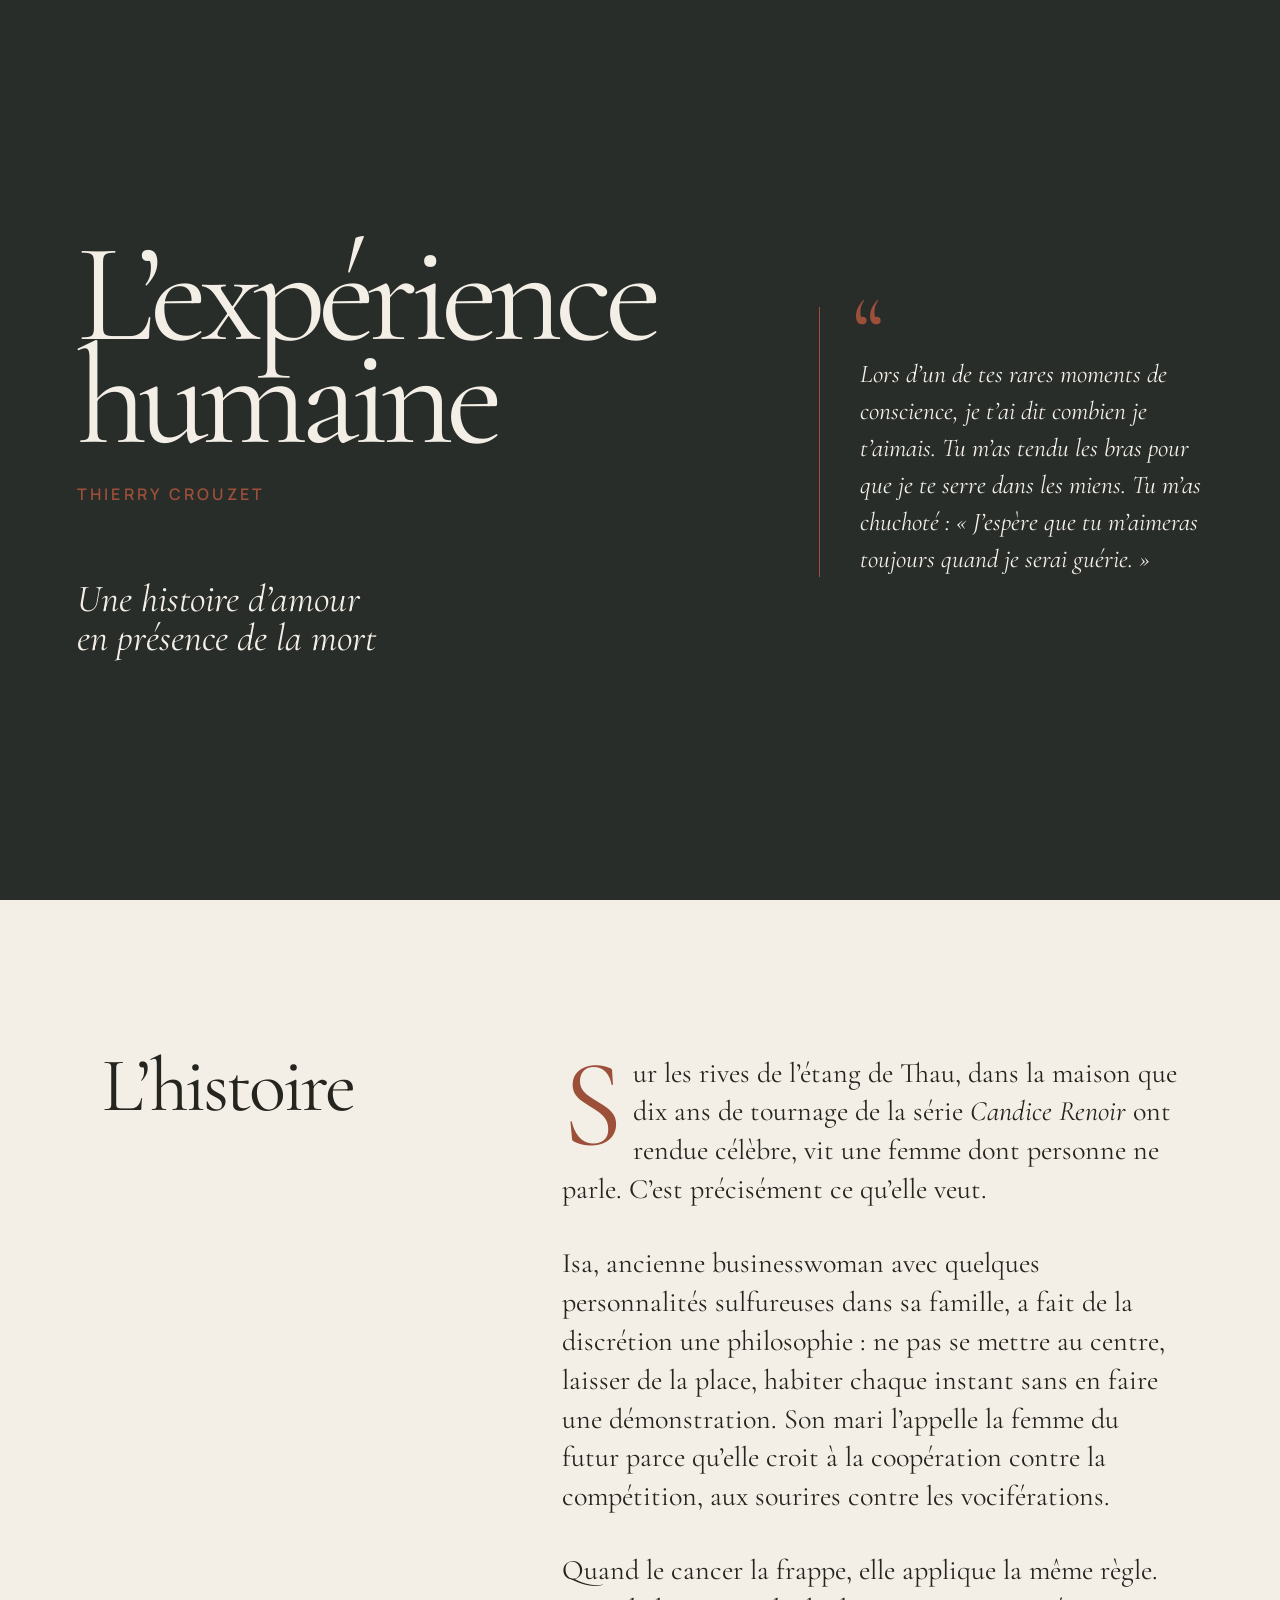
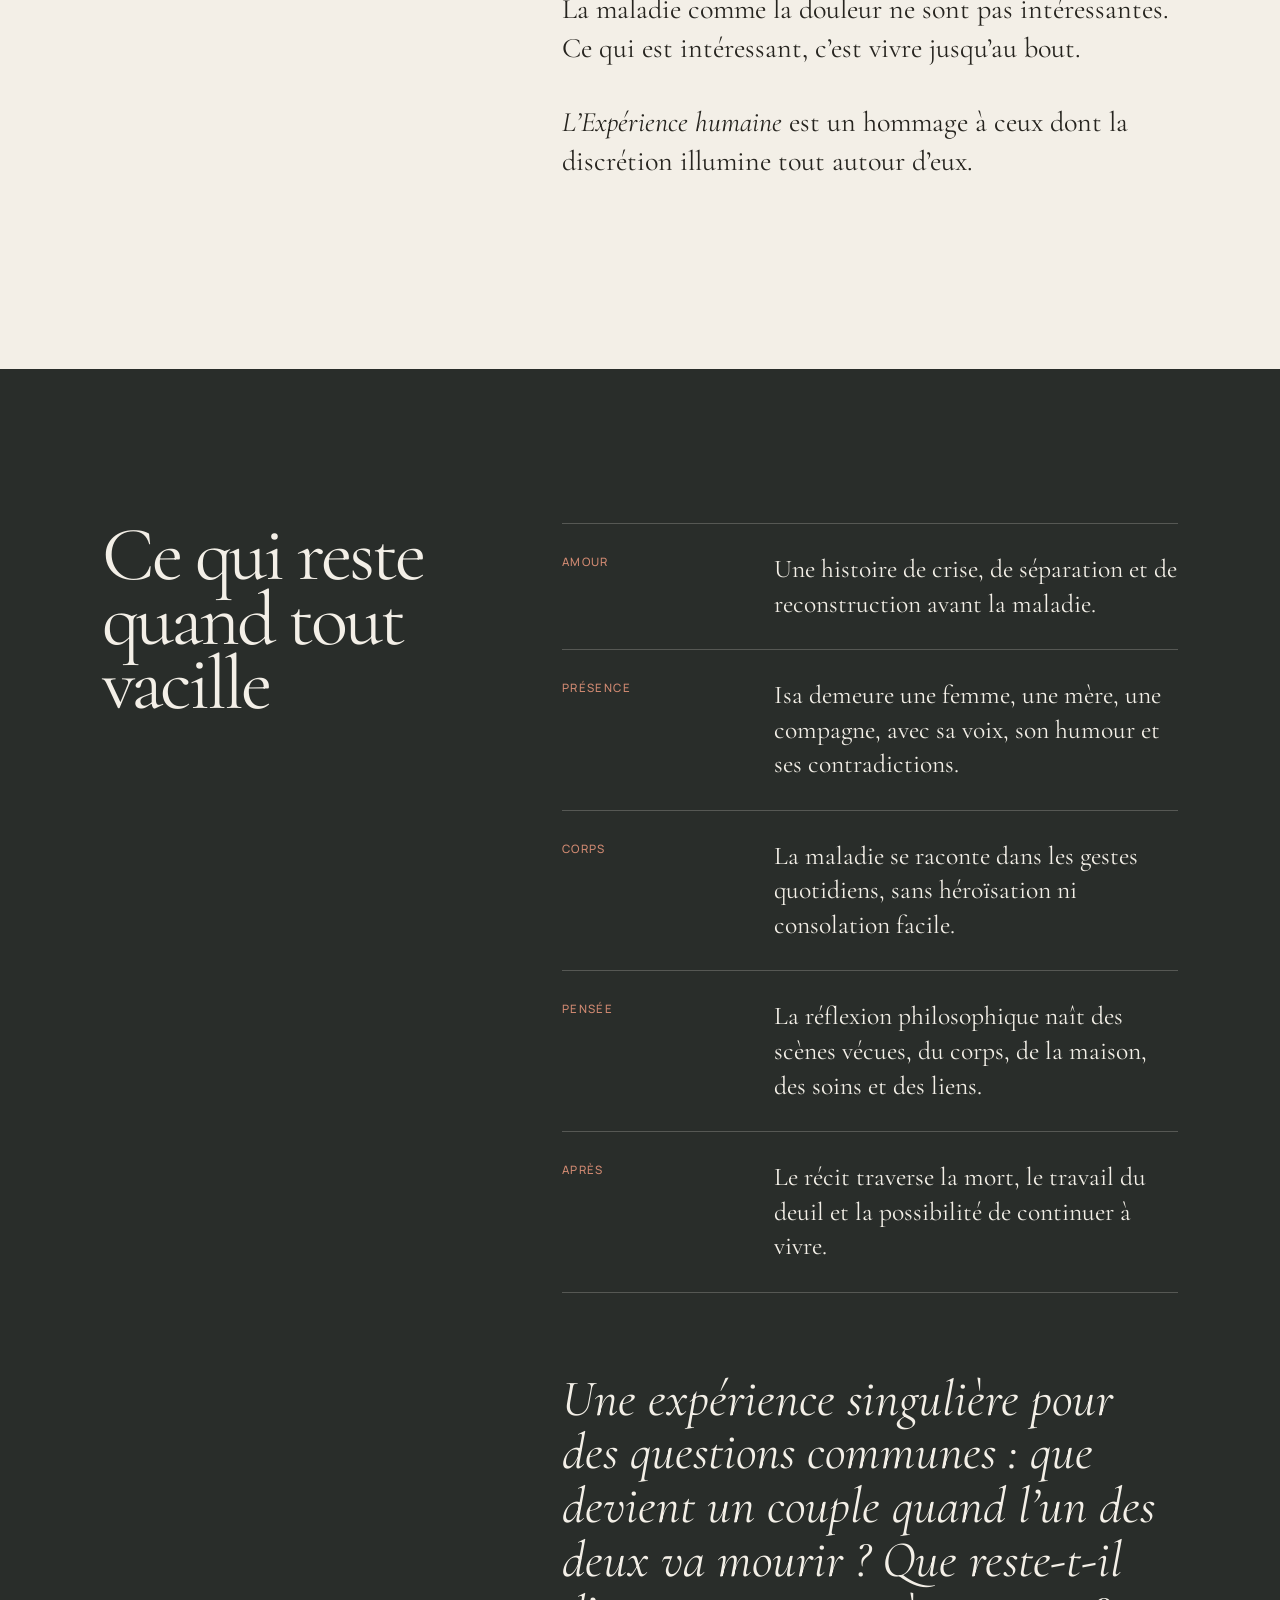
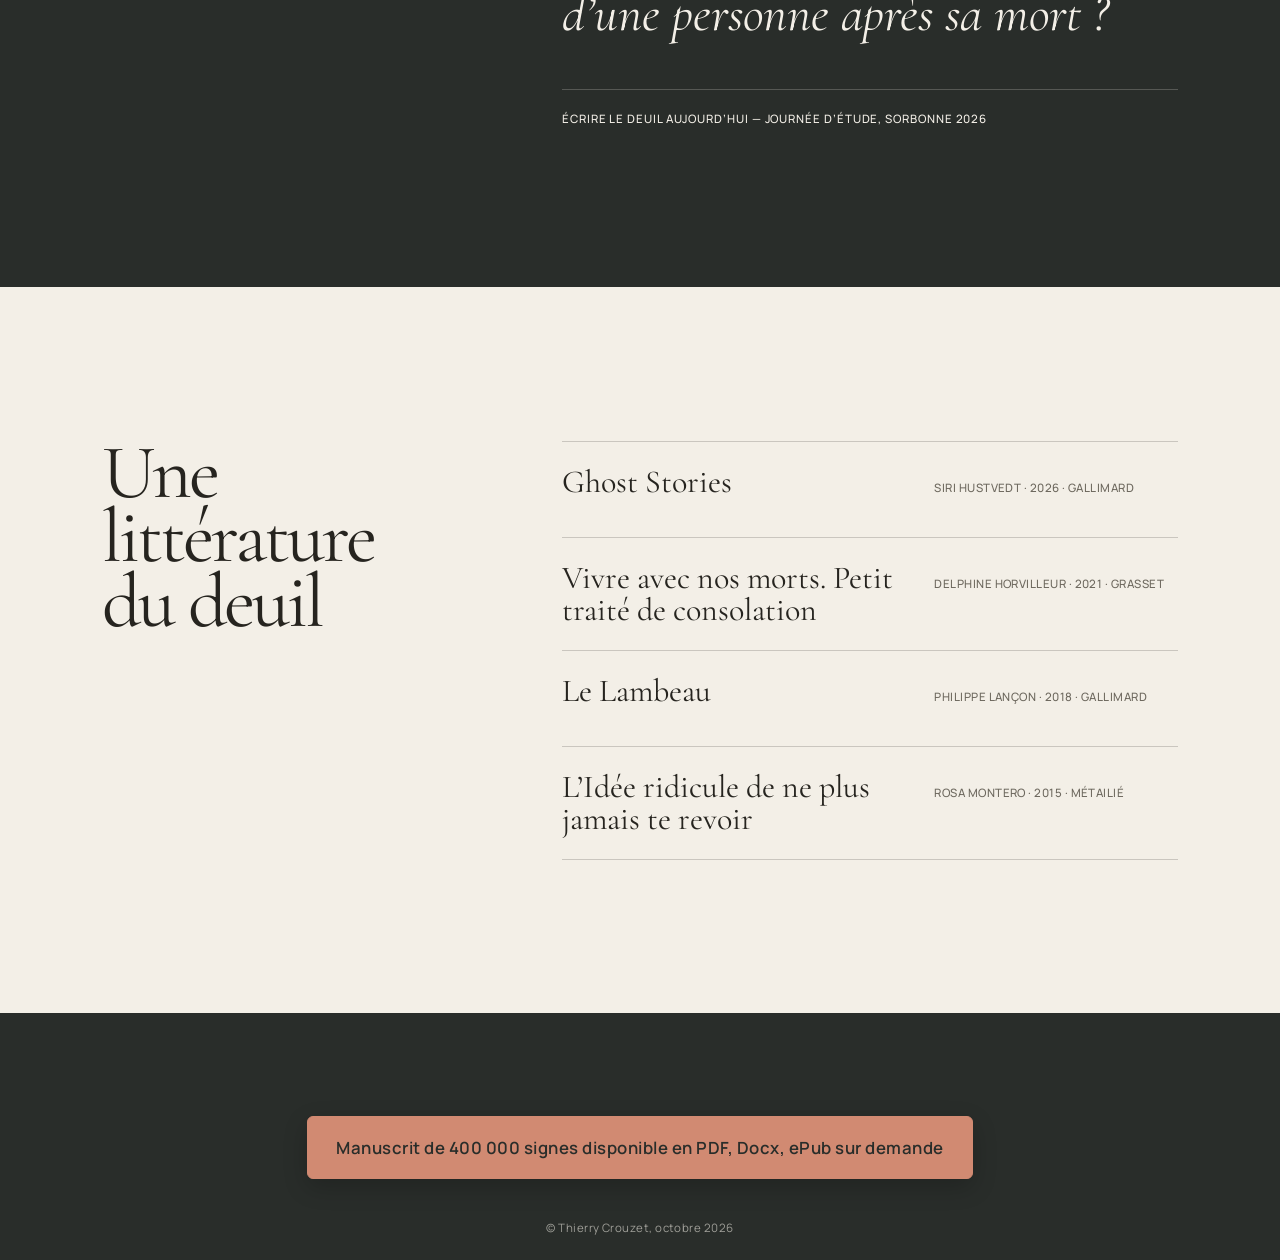
==== web/index.html @ 29414088 "sync 2026-10-02 19:49:23" ====
<!DOCTYPE html>
<html lang="fr">
<head>
  <meta charset="utf-8">
  <meta name="viewport" content="width=device-width, initial-scale=1">
  <meta name="description" content="L’expérience humaine de Thierry Crouzet — Une histoire d’amour en présence de la mort">
  <meta name="theme-color" content="#292d2a">
  <meta property="og:title" content="L’expérience humaine — Thierry Crouzet">
  <meta property="og:description" content="Une histoire d’amour en présence de la mort">
  <meta property="og:type" content="book">
  <title>L’expérience humaine — Thierry Crouzet</title>
  <link rel="icon" href="favicon.svg" type="image/svg+xml">
  <link rel="preconnect" href="https://fonts.googleapis.com">
  <link rel="preconnect" href="https://fonts.gstatic.com" crossorigin>
  <link href="https://fonts.googleapis.com/css2?family=Cormorant+Garamond:ital,wght@0,400;0,500;0,600;1,400;1,500&amp;family=Manrope:wght@400;500;600&amp;display=swap" rel="stylesheet">
  <link rel="stylesheet" href="style.css">
</head>
<body>
  <header class="hero">
    <div class="hero-grid">
      <div class="hero-copy">
        <h1>L’expérience<br>humaine</h1>
        <p class="hero-author"><a href="https://tcrouzet.com/">Thierry Crouzet</a></p>
        <p class="baseline">Une histoire d’amour<br>en présence de la mort</p>
      </div>
      <div class="quote-wrap">
        <blockquote><p>Lors d’un de tes rares moments de conscience, je t’ai dit combien je t’aimais. Tu m’as tendu les bras pour que je te serre dans les miens. Tu m’as chuchoté : « J’espère que tu m’aimeras toujours quand je serai guérie. »</p></blockquote>
      </div>
    </div>
  </header>

  <main>
    <section class="synopsis">
      <header class="section-heading"><h2>L’histoire</h2></header>
      <div class="prose"><p>Sur les rives de l’étang de Thau, dans la maison que dix ans de tournage de la série <em>Candice Renoir</em> ont rendue célèbre, vit une femme dont personne ne parle. C’est précisément ce qu’elle veut.</p>
        <p>Isa, ancienne businesswoman avec quelques personnalités sulfureuses dans sa famille, a fait de la discrétion une philosophie : ne pas se mettre au centre, laisser de la place, habiter chaque instant sans en faire une démonstration. Son mari l’appelle la femme du futur parce qu’elle croit à la coopération contre la compétition, aux sourires contre les vociférations.</p>
        <p>Quand le cancer la frappe, elle applique la même règle. La maladie comme la douleur ne sont pas intéressantes. Ce qui est intéressant, c’est vivre jusqu’au bout.</p>
        <p><em>L’Expérience humaine</em> est un hommage à ceux dont la discrétion illumine tout autour d’eux.</p></div>
    </section>

    <section class="resonance">
      <header class="section-heading"><h2>Ce qui reste quand tout vacille</h2></header>
      <ol class="themes"><li><span>Amour</span> Une histoire de crise, de séparation et de reconstruction avant la maladie.</li>
        <li><span>Présence</span> Isa demeure une femme, une mère, une compagne, avec sa voix, son humour et ses contradictions.</li>
        <li><span>Corps</span> La maladie se raconte dans les gestes quotidiens, sans héroïsation ni consolation facile.</li>
        <li><span>Pensée</span> La réflexion philosophique naît des scènes vécues, du corps, de la maison, des soins et des liens.</li>
        <li><span>Après</span> Le récit traverse la mort, le travail du deuil et la possibilité de continuer à vivre.</li></ol>
      <a class="universal" href="https://www.fabula.org/actualites/136859/ecrire-le-deuil-aujourd-hui-entre-genres-traditionnels-et-innovation-formelle-paris-sorbonne.html">Une expérience singulière pour des questions communes : que devient un couple quand l’un des deux va mourir ? Que reste-t-il d’une personne après sa mort ?</a>
      <a class="text-link" href="https://www.fabula.org/actualites/136859/ecrire-le-deuil-aujourd-hui-entre-genres-traditionnels-et-innovation-formelle-paris-sorbonne.html">Écrire le deuil aujourd’hui — journée d’étude, Sorbonne 2026</a>
    </section>

    <section class="references">
      <header class="section-heading"><h2>Une littérature du deuil</h2></header>
      <div class="book-list"><a href="https://www.gallimard.fr/catalogue/ghost-stories/9782073132758"><span class="book-title">Ghost Stories</span><span>Siri Hustvedt · 2026 · Gallimard</span></a>
        <a href="https://www.grasset.fr/livre/vivre-avec-nos-morts-9782246826941/"><span class="book-title">Vivre avec nos morts. Petit traité de consolation</span><span>Delphine Horvilleur · 2021 · Grasset</span></a>
        <a href="https://www.gallimard.fr/catalogue/le-lambeau/9782072873706"><span class="book-title">Le Lambeau</span><span>Philippe Lançon · 2018 · Gallimard</span></a>
        <a href="https://editions-metailie.com/livre/lidee-ridicule-de-ne-plus-jamais-te-revoir/"><span class="book-title">L’Idée ridicule de ne plus jamais te revoir</span><span>Rosa Montero · 2015 · Métailié</span></a></div>
    </section>

  </main>

  <footer>
    <a class="action-button" href="https://tcrouzet.com/page/mail/">Manuscrit de 400 000 signes disponible en PDF, Docx, ePub sur demande</a>
    <p class="copyright">© <a href="https://tcrouzet.com/page/mail/">Thierry Crouzet</a>, octobre 2026</p>
  </footer>
</body>
</html>
---- web/style.css ----
:root {
  color-scheme: light;
  --paper: #f3efe7;
  --ink: #26241f;
  --muted: #6d685e;
  --accent: #9c4f39;
  --night: #292d2a;
  --line: rgba(38, 36, 31, 0.2);
  --serif: "Cormorant Garamond", Georgia, serif;
  --sans: "Manrope", Arial, sans-serif;
}

* { box-sizing: border-box; }
html { scroll-behavior: smooth; }
body { margin: 0; color: var(--ink); background: var(--paper); font-family: var(--serif); hyphens: auto; hyphenate-limit-chars: 6 3 3; -webkit-hyphenate-limit-before: 3; -webkit-hyphenate-limit-after: 3; overflow-wrap: break-word; }
a { color: inherit; text-decoration: none; }
a:focus-visible { outline: 2px solid var(--accent); outline-offset: 5px; }

.hero { min-height: 100dvh; padding: clamp(64px, 8vw, 112px) clamp(24px, 6vw, 96px); display: grid; align-items: center; color: var(--paper); background: var(--night); }
.hero-grid { display: grid; grid-template-columns: minmax(0, 1.25fr) minmax(280px, 0.75fr); gap: clamp(48px, 8vw, 144px); align-items: center; }
h1 { margin: 0; font-size: clamp(4.6rem, 11vw, 10rem); font-weight: 400; line-height: 0.73; letter-spacing: -0.055em; }
.hero-author { margin: 32px 0 0; color: var(--accent); font: 600 clamp(1.25rem, 1.8vw, 1.65rem)/1 var(--sans); font-variant-caps: all-small-caps; letter-spacing: 0.14em; }
.baseline { margin: clamp(48px, 6vw, 80px) 0 0; font-size: clamp(1.7rem, 3vw, 3rem); font-style: italic; line-height: 1; }
blockquote { position: relative; margin: 0; padding: 48px 0 0 40px; border-left: 1px solid var(--accent); font-size: clamp(1.3rem, 2vw, 1.75rem); font-style: italic; line-height: 1.45; }
blockquote::before { content: "“"; position: absolute; top: -24px; left: 32px; color: var(--accent); font-size: 6rem; font-style: normal; line-height: 1; }
blockquote p { margin: 0 0 16px; }
main section { padding: clamp(88px, 12vw, 176px) clamp(24px, 8vw, 128px); }
.synopsis, .references, .resonance { display: grid; grid-template-columns: minmax(220px, 0.7fr) minmax(0, 1.3fr); column-gap: clamp(48px, 10vw, 160px); align-items: start; }
.section-heading h2 { margin: 0; font-size: clamp(3.2rem, 6vw, 6rem); font-weight: 400; line-height: 0.84; letter-spacing: -0.04em; }
.prose { max-width: 760px; }
.synopsis .section-heading, .synopsis .prose { margin: 0; }
.prose p { margin: 0 0 1.25em; font-size: clamp(1.45rem, 2.2vw, 2.05rem); line-height: 1.38; }
.prose p:first-child::first-letter { float: left; margin: 0.06em 0.08em 0 0; color: var(--accent); font-size: 4.4em; line-height: 0.72; }

.resonance { color: var(--paper); background: var(--night); }
.resonance > .section-heading { grid-column: 1; grid-row: 1 / span 3; margin: 0; }
.resonance .section-heading h2 { max-width: 980px; }
.themes, .universal, .text-link { grid-column: 2; width: 100%; max-width: none; }
.themes { margin: 0 0 80px; padding: 0; list-style: none; }
.themes li { display: grid; grid-template-columns: 180px 1fr; gap: 32px; padding: 28px 0; border-top: 1px solid rgba(243, 239, 231, 0.22); font-size: clamp(1.25rem, 2vw, 1.75rem); line-height: 1.35; }
.themes li:last-child { border-bottom: 1px solid rgba(243, 239, 231, 0.22); }
.themes span { color: #d18a72; font: 500 0.72rem/1.7 var(--sans); letter-spacing: 0.12em; text-transform: uppercase; }
.universal { display: block; margin: 0 0 48px; font-size: clamp(2rem, 4vw, 4.2rem); font-style: italic; line-height: 1.05; }
.text-link { display: flex; justify-content: space-between; gap: 24px; min-height: 44px; margin: 0; padding-top: 20px; border-top: 1px solid rgba(243, 239, 231, 0.22); font: 500 0.72rem/1.5 var(--sans); letter-spacing: 0.08em; text-transform: uppercase; }

.book-list a { display: grid; grid-template-columns: 1.4fr 1fr; gap: 32px; align-items: baseline; min-height: 96px; padding: 24px 0; border-top: 1px solid var(--line); }
.book-list a:last-child { border-bottom: 1px solid var(--line); }
.book-list a:hover .book-title { color: var(--accent); }
.book-title { font-size: clamp(1.6rem, 2.5vw, 2.5rem); line-height: 1; transition: color 180ms ease-out; }
.book-list a > span:last-child { color: var(--muted); font: 500 0.72rem/1.5 var(--sans); letter-spacing: 0.04em; text-transform: uppercase; }

footer { display: flex; flex-direction: column; align-items: center; justify-content: center; padding: clamp(64px, 8vw, 112px) clamp(24px, 8vw, 128px) 24px; color: var(--paper); background: var(--night); }
.action-button { display: inline-flex; align-items: center; justify-content: center; min-height: 56px; max-width: 720px; padding: 18px 28px; border: 1px solid #d18a72; border-radius: 6px; color: var(--night); background: #d18a72; box-shadow: 0 8px 24px rgba(0, 0, 0, 0.2); font: 600 clamp(0.88rem, 1.4vw, 1.05rem)/1.5 var(--sans); letter-spacing: 0.03em; text-align: center; }
.action-button:hover { background: var(--paper); border-color: var(--paper); }
.copyright { margin: 40px 0 0; color: rgba(243, 239, 231, 0.58); font: 400 0.72rem/1.5 var(--sans); letter-spacing: 0.04em; }
.copyright a { text-decoration: none; }

@media (max-width: 760px) {
  .hero { min-height: auto; }
  .hero-grid, .synopsis, .references, .resonance { grid-template-columns: 1fr; }
  .synopsis, .references { row-gap: 56px; }
  .hero-grid { gap: 72px; padding: 32px 0; }
  h1 { max-width: 100%; font-size: clamp(3.5rem, 19vw, 6rem); overflow-wrap: break-word; }
  .quote-wrap { padding: 0 8px; }
  blockquote { margin: 0; padding-right: 12px; padding-left: 24px; }
  .themes li, .book-list a { grid-template-columns: 1fr; gap: 12px; }
  .resonance > .section-heading { grid-column: auto; grid-row: auto; margin-bottom: 72px; }
  .themes, .universal, .text-link { grid-column: auto; }
  .themes { margin-bottom: 64px; }
}

@media (prefers-reduced-motion: reduce) {
  html { scroll-behavior: auto; }
  .book-title { transition: none; }
}
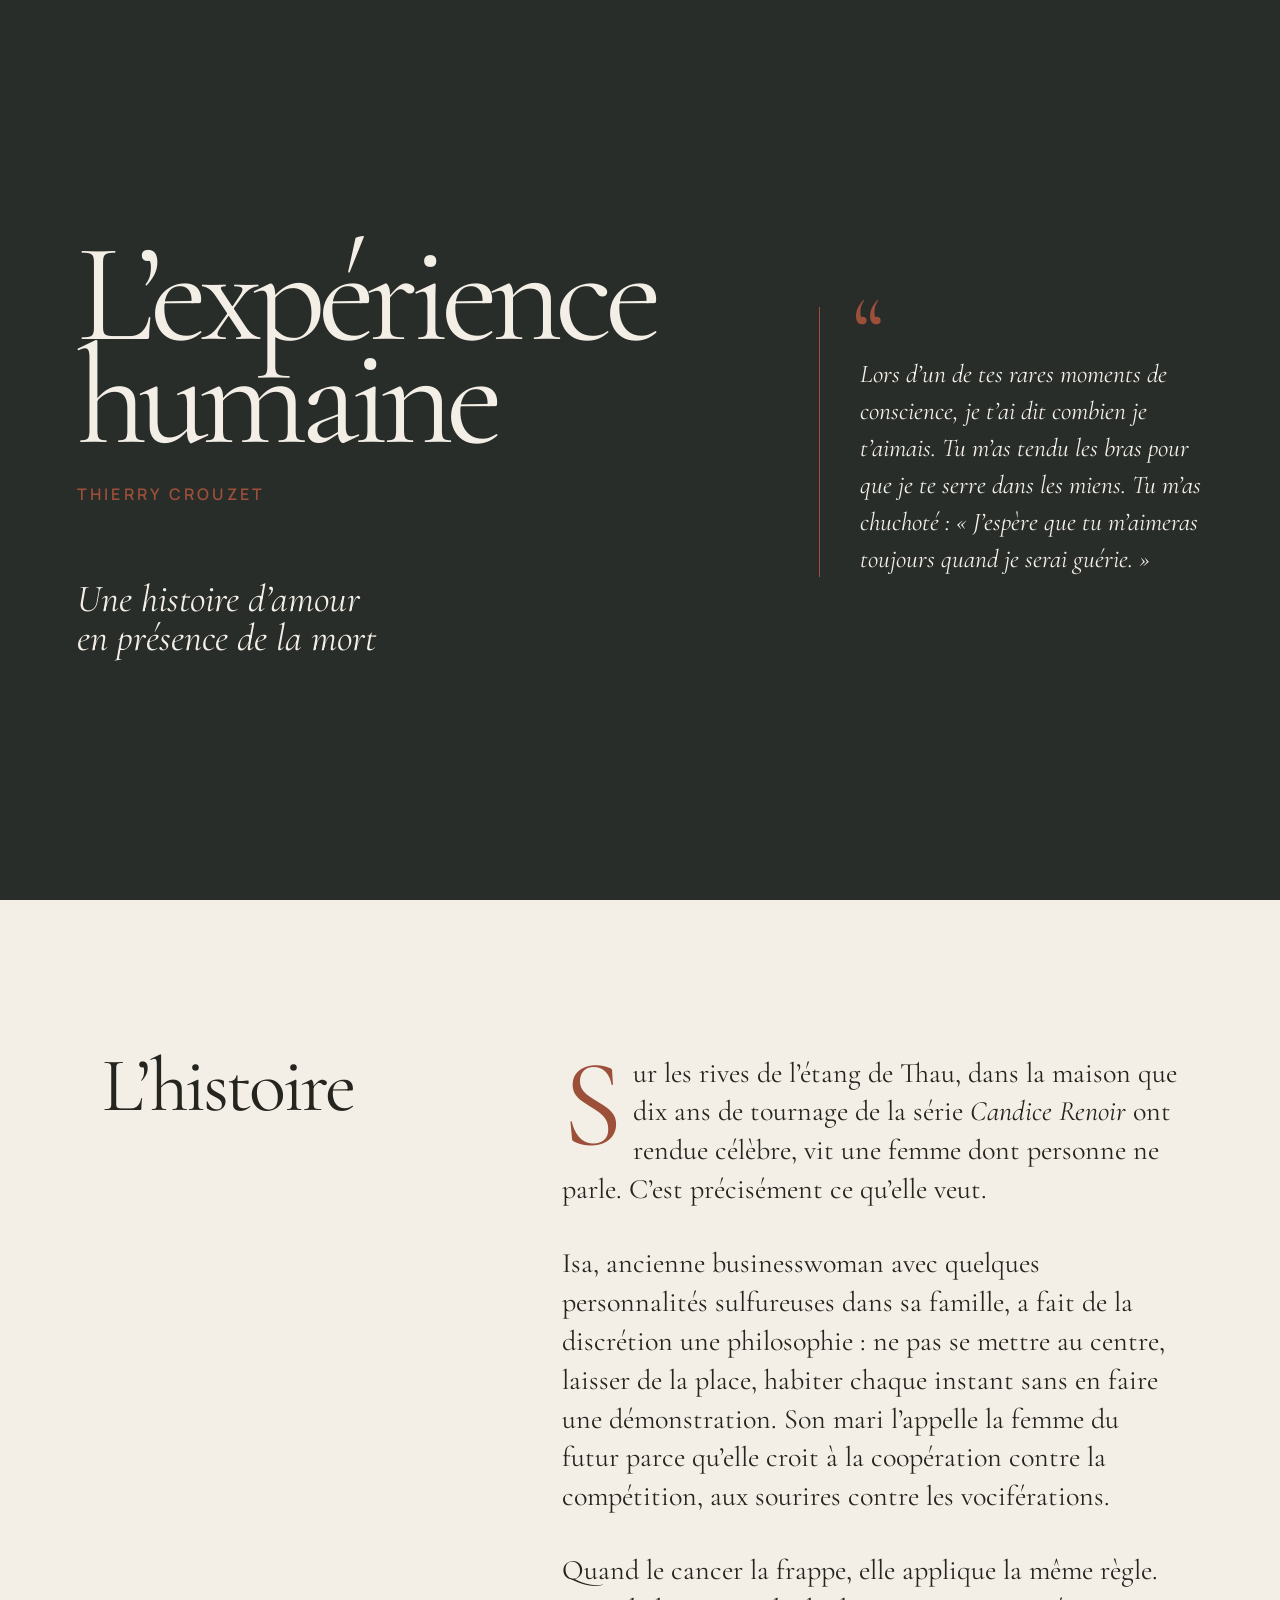
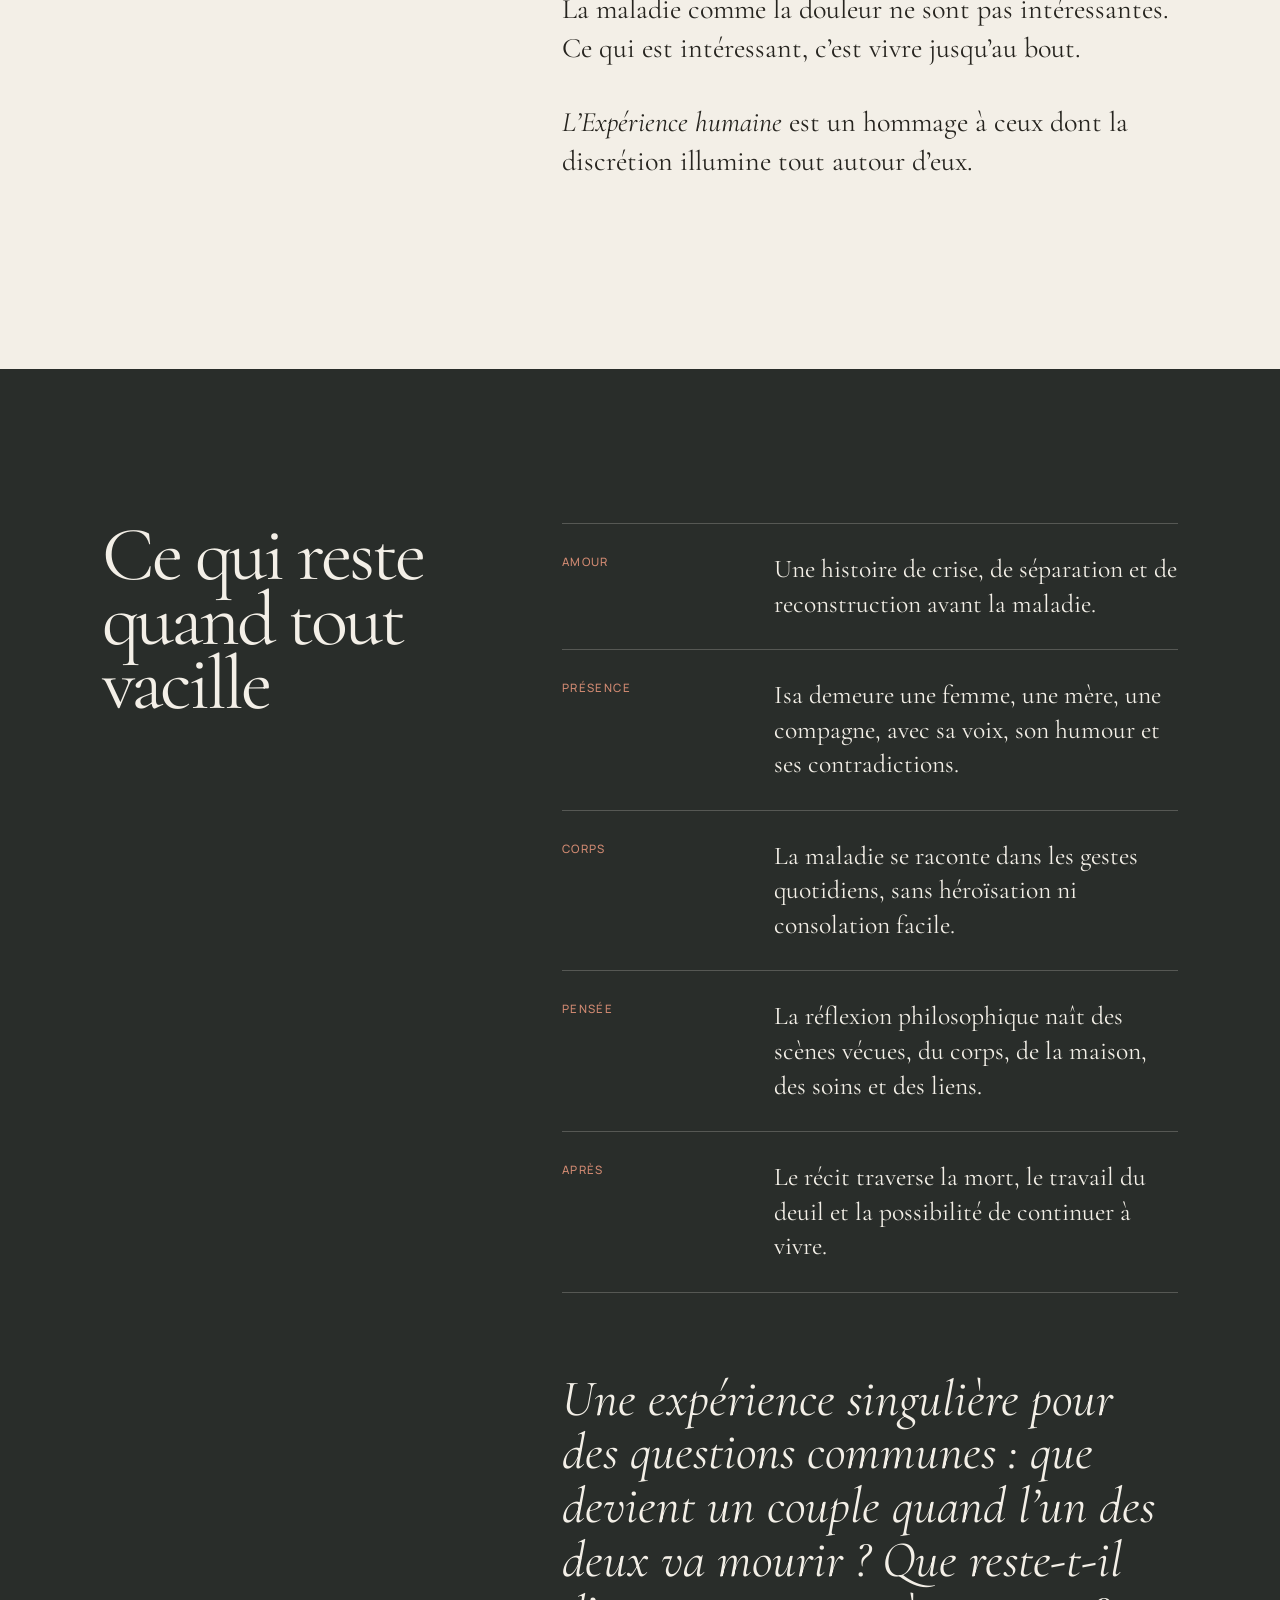
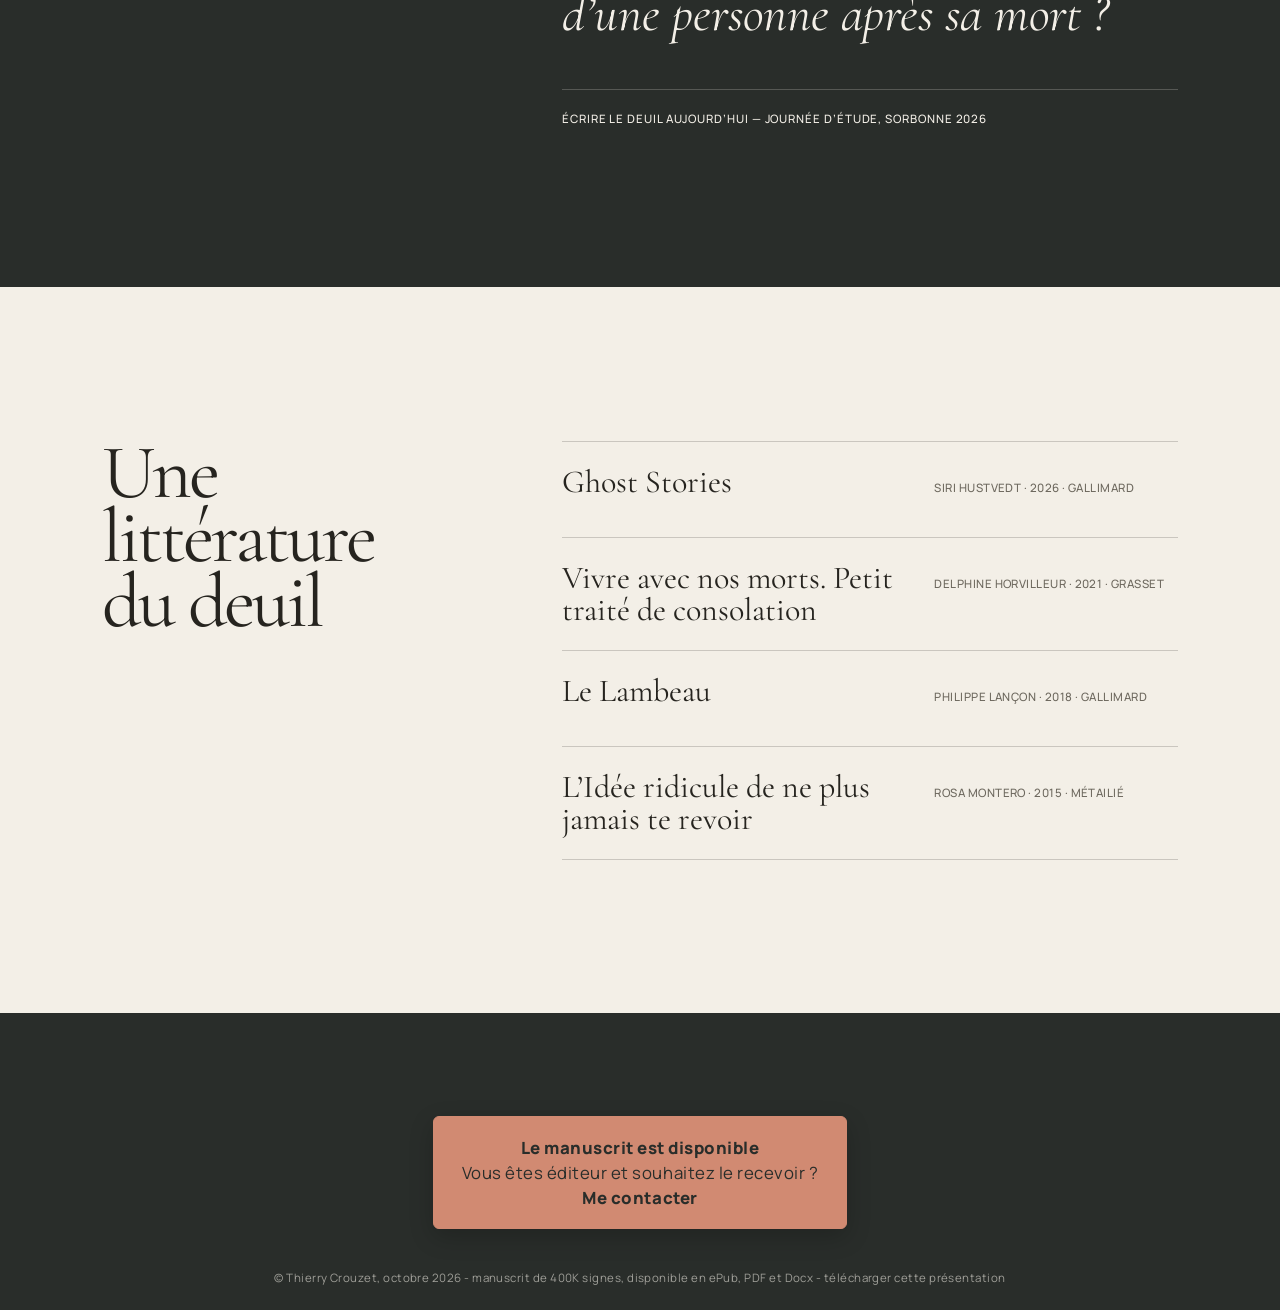
==== commit c2586dc1: "sync 2026-10-02 21:08:28" ====
--- a/web/index.html
+++ b/web/index.html
@@ -4,15 +4,26 @@
   <meta charset="utf-8">
   <meta name="viewport" content="width=device-width, initial-scale=1">
   <meta name="description" content="L’expérience humaine de Thierry Crouzet — Une histoire d’amour en présence de la mort">
+  <meta name="author" content="Thierry Crouzet">
   <meta name="theme-color" content="#292d2a">
   <meta property="og:title" content="L’expérience humaine — Thierry Crouzet">
   <meta property="og:description" content="Une histoire d’amour en présence de la mort">
   <meta property="og:type" content="book">
+  <meta property="og:image" content="https://tcrouzet.github.io/experience-humaine/social-card.png">
+  <meta property="og:image:width" content="1200">
+  <meta property="og:image:height" content="630">
+  <meta property="og:image:alt" content="L’expérience humaine — Une histoire d’amour en présence de la mort — Thierry Crouzet">
+  <meta property="book:author" content="Thierry Crouzet">
+  <meta name="twitter:card" content="summary_large_image">
+  <meta name="twitter:title" content="L’expérience humaine — Thierry Crouzet">
+  <meta name="twitter:description" content="Une histoire d’amour en présence de la mort">
+  <meta name="twitter:image" content="https://tcrouzet.github.io/experience-humaine/social-card.png">
+  <meta name="twitter:image:alt" content="L’expérience humaine — Une histoire d’amour en présence de la mort — Thierry Crouzet">
   <title>L’expérience humaine — Thierry Crouzet</title>
   <link rel="icon" href="favicon.svg" type="image/svg+xml">
   <link rel="preconnect" href="https://fonts.googleapis.com">
   <link rel="preconnect" href="https://fonts.gstatic.com" crossorigin>
-  <link href="https://fonts.googleapis.com/css2?family=Cormorant+Garamond:ital,wght@0,400;0,500;0,600;1,400;1,500&amp;family=Manrope:wght@400;500;600&amp;display=swap" rel="stylesheet">
+  <link href="https://fonts.googleapis.com/css2?family=Cormorant+Garamond:ital,wght@0,400;0,500;0,600;1,400;1,500&amp;family=Manrope:wght@400;500;600;800&amp;display=swap" rel="stylesheet">
   <link rel="stylesheet" href="style.css">
 </head>
 <body>
@@ -60,8 +71,8 @@
   </main>
 
   <footer>
-    <a class="action-button" href="https://tcrouzet.com/page/mail/">Manuscrit de 400 000 signes disponible en PDF, Docx, ePub sur demande</a>
-    <p class="copyright">© <a href="https://tcrouzet.com/page/mail/">Thierry Crouzet</a>, octobre 2026</p>
+    <a class="action-button" href="https://tcrouzet.com/page/mail/"><span><strong>Le manuscrit est disponible</strong><br>Vous êtes éditeur et souhaitez le recevoir ?<br><strong>Me contacter</strong></span></a>
+    <p class="copyright">© <a href="https://tcrouzet.com/page/mail/">Thierry Crouzet</a>, octobre 2026 - manuscrit de 400K signes, disponible en ePub, PDF et Docx - <a href="/experience-humaine.pdf">télécharger cette présentation</a></p>
   </footer>
 </body>
 </html>
--- a/web/style.css
+++ b/web/style.css
@@ -19,6 +19,7 @@
 .hero { min-height: 100dvh; padding: clamp(64px, 8vw, 112px) clamp(24px, 6vw, 96px); display: grid; align-items: center; color: var(--paper); background: var(--night); }
 .hero-grid { display: grid; grid-template-columns: minmax(0, 1.25fr) minmax(280px, 0.75fr); gap: clamp(48px, 8vw, 144px); align-items: center; }
 h1 { margin: 0; font-size: clamp(4.6rem, 11vw, 10rem); font-weight: 400; line-height: 0.73; letter-spacing: -0.055em; }
+h1, h2 { hyphens: none; overflow-wrap: normal; word-break: normal; }
 .hero-author { margin: 32px 0 0; color: var(--accent); font: 600 clamp(1.25rem, 1.8vw, 1.65rem)/1 var(--sans); font-variant-caps: all-small-caps; letter-spacing: 0.14em; }
 .baseline { margin: clamp(48px, 6vw, 80px) 0 0; font-size: clamp(1.7rem, 3vw, 3rem); font-style: italic; line-height: 1; }
 blockquote { position: relative; margin: 0; padding: 48px 0 0 40px; border-left: 1px solid var(--accent); font-size: clamp(1.3rem, 2vw, 1.75rem); font-style: italic; line-height: 1.45; }
@@ -50,7 +51,8 @@
 .book-list a > span:last-child { color: var(--muted); font: 500 0.72rem/1.5 var(--sans); letter-spacing: 0.04em; text-transform: uppercase; }
 
 footer { display: flex; flex-direction: column; align-items: center; justify-content: center; padding: clamp(64px, 8vw, 112px) clamp(24px, 8vw, 128px) 24px; color: var(--paper); background: var(--night); }
-.action-button { display: inline-flex; align-items: center; justify-content: center; min-height: 56px; max-width: 720px; padding: 18px 28px; border: 1px solid #d18a72; border-radius: 6px; color: var(--night); background: #d18a72; box-shadow: 0 8px 24px rgba(0, 0, 0, 0.2); font: 600 clamp(0.88rem, 1.4vw, 1.05rem)/1.5 var(--sans); letter-spacing: 0.03em; text-align: center; }
+.action-button { display: inline-flex; align-items: center; justify-content: center; min-height: 56px; max-width: 720px; padding: 18px 28px; border: 1px solid #d18a72; border-radius: 6px; color: var(--night); background: #d18a72; box-shadow: 0 8px 24px rgba(0, 0, 0, 0.2); font: 400 clamp(0.88rem, 1.4vw, 1.05rem)/1.5 var(--sans); letter-spacing: 0.03em; text-align: center; }
+.action-button strong { font-weight: 800; }
 .action-button:hover { background: var(--paper); border-color: var(--paper); }
 .copyright { margin: 40px 0 0; color: rgba(243, 239, 231, 0.58); font: 400 0.72rem/1.5 var(--sans); letter-spacing: 0.04em; }
 .copyright a { text-decoration: none; }
@@ -60,7 +62,7 @@
   .hero-grid, .synopsis, .references, .resonance { grid-template-columns: 1fr; }
   .synopsis, .references { row-gap: 56px; }
   .hero-grid { gap: 72px; padding: 32px 0; }
-  h1 { max-width: 100%; font-size: clamp(3.5rem, 19vw, 6rem); overflow-wrap: break-word; }
+  h1 { max-width: 100%; font-size: clamp(3.5rem, 19vw, 6rem); }
   .quote-wrap { padding: 0 8px; }
   blockquote { margin: 0; padding-right: 12px; padding-left: 24px; }
   .themes li, .book-list a { grid-template-columns: 1fr; gap: 12px; }
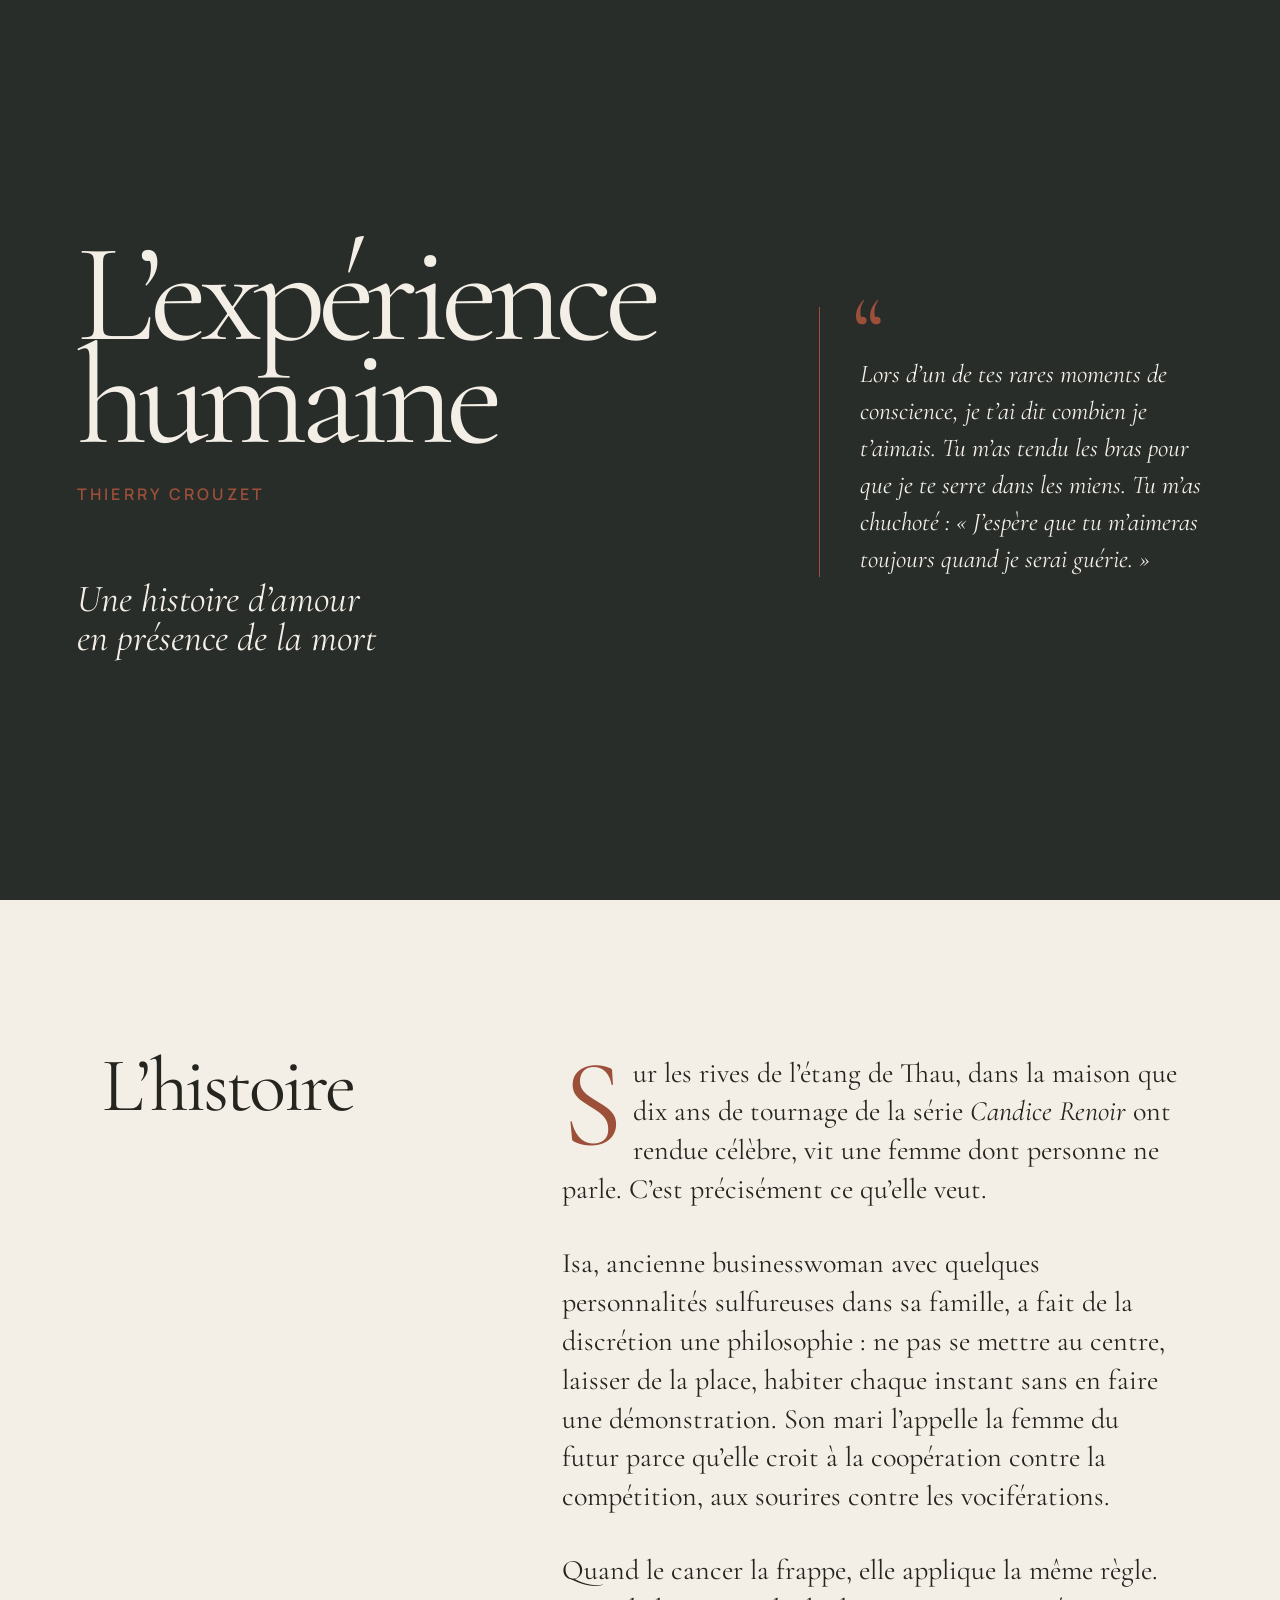
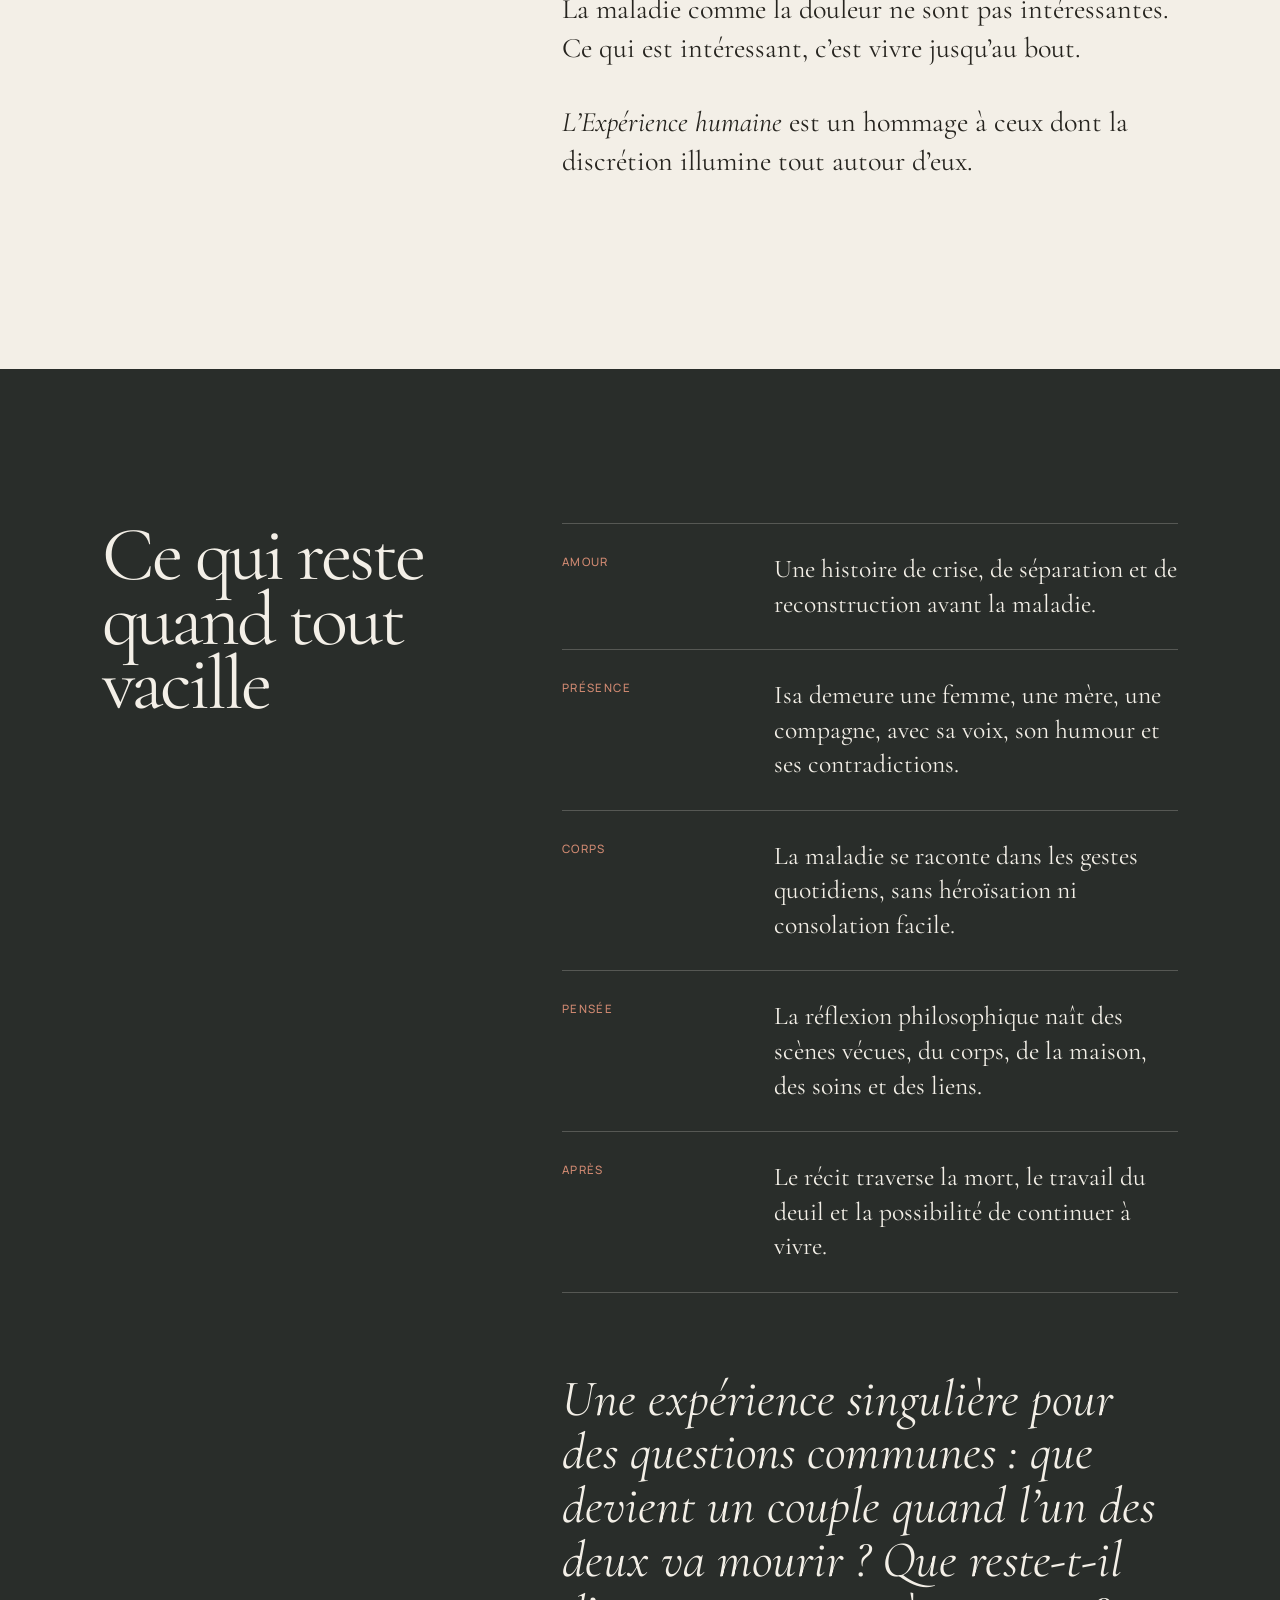
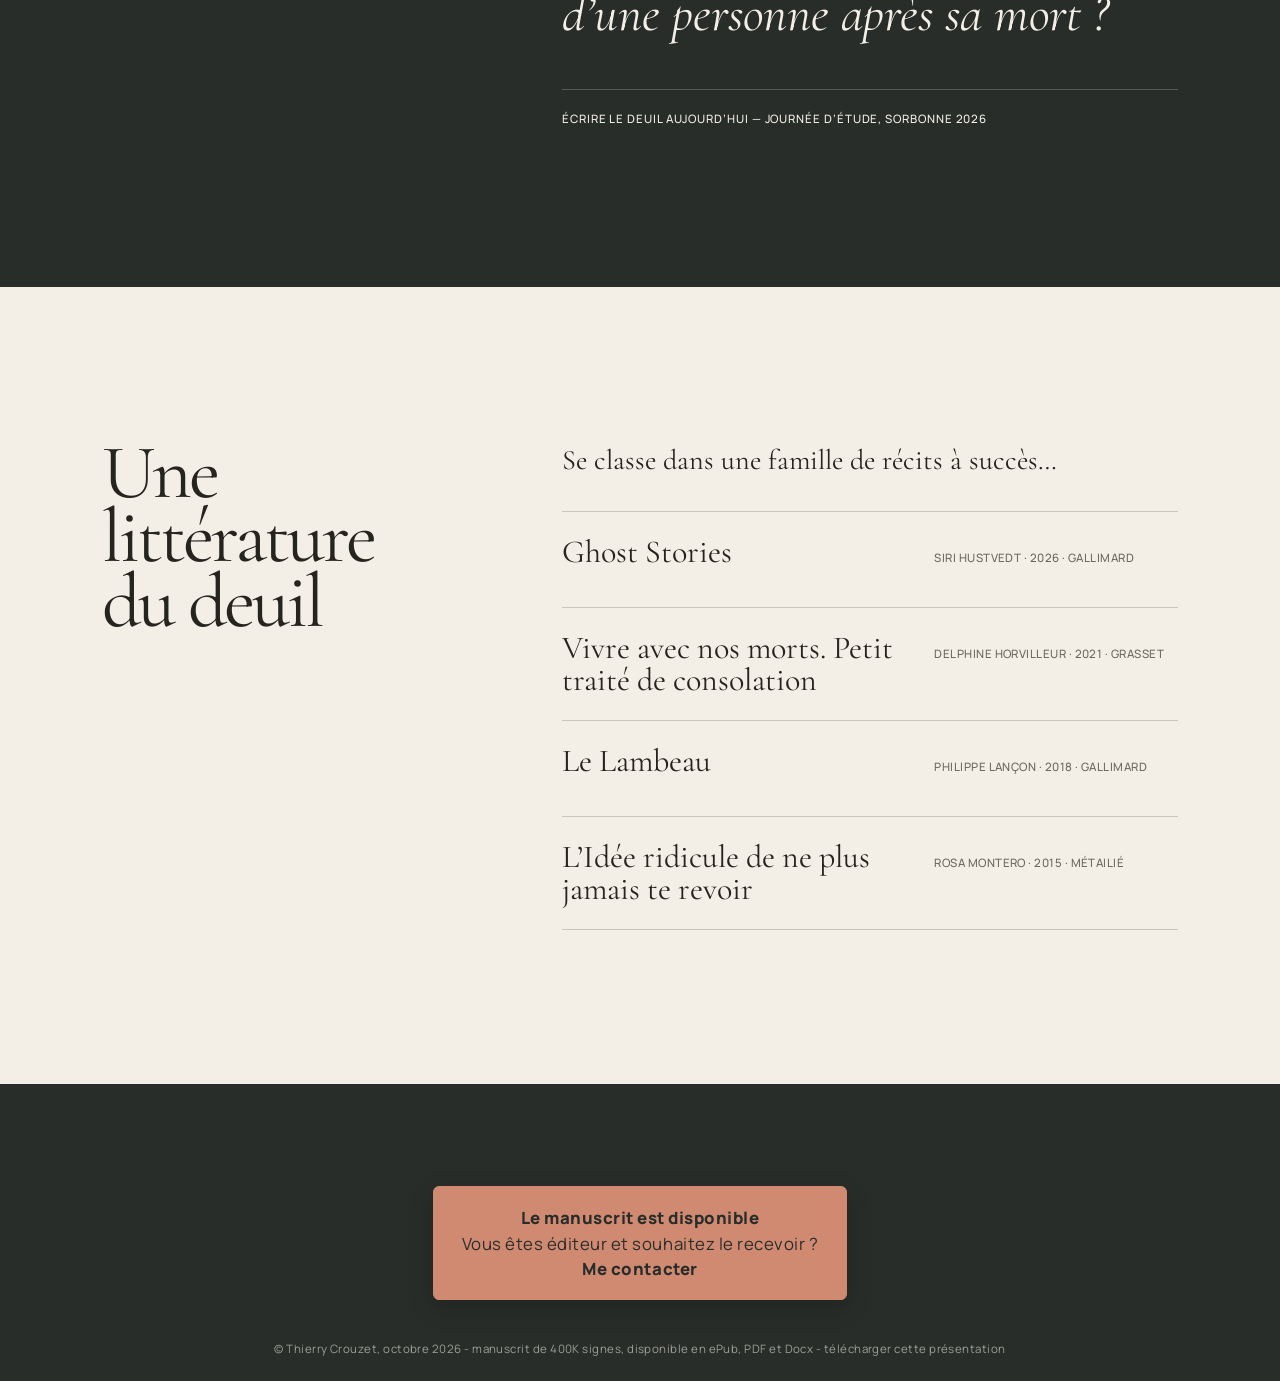
==== commit db7d42de: "sync 2026-10-02 21:53:14" ====
--- a/web/index.html
+++ b/web/index.html
@@ -62,7 +62,7 @@
 
     <section class="references">
       <header class="section-heading"><h2>Une littérature du deuil</h2></header>
-      <div class="book-list"><a href="https://www.gallimard.fr/catalogue/ghost-stories/9782073132758"><span class="book-title">Ghost Stories</span><span>Siri Hustvedt · 2026 · Gallimard</span></a>
+      <div class="book-list"><p class="reference-intro">Se classe dans une famille de récits à succès…</p><a href="https://www.gallimard.fr/catalogue/ghost-stories/9782073132758"><span class="book-title">Ghost Stories</span><span>Siri Hustvedt · 2026 · Gallimard</span></a>
         <a href="https://www.grasset.fr/livre/vivre-avec-nos-morts-9782246826941/"><span class="book-title">Vivre avec nos morts. Petit traité de consolation</span><span>Delphine Horvilleur · 2021 · Grasset</span></a>
         <a href="https://www.gallimard.fr/catalogue/le-lambeau/9782072873706"><span class="book-title">Le Lambeau</span><span>Philippe Lançon · 2018 · Gallimard</span></a>
         <a href="https://editions-metailie.com/livre/lidee-ridicule-de-ne-plus-jamais-te-revoir/"><span class="book-title">L’Idée ridicule de ne plus jamais te revoir</span><span>Rosa Montero · 2015 · Métailié</span></a></div>
@@ -72,7 +72,7 @@
 
   <footer>
     <a class="action-button" href="https://tcrouzet.com/page/mail/"><span><strong>Le manuscrit est disponible</strong><br>Vous êtes éditeur et souhaitez le recevoir ?<br><strong>Me contacter</strong></span></a>
-    <p class="copyright">© <a href="https://tcrouzet.com/page/mail/">Thierry Crouzet</a>, octobre 2026 - manuscrit de 400K signes, disponible en ePub, PDF et Docx - <a href="/experience-humaine.pdf">télécharger cette présentation</a></p>
+    <p class="copyright">© <a href="https://tcrouzet.com/page/mail/">Thierry Crouzet</a>, octobre 2026 - manuscrit de 400K signes, disponible en ePub, PDF et Docx - <a href="experience-humaine.pdf">télécharger cette présentation</a></p>
   </footer>
 </body>
 </html>
--- a/web/style.css
+++ b/web/style.css
@@ -45,6 +45,7 @@
 .text-link { display: flex; justify-content: space-between; gap: 24px; min-height: 44px; margin: 0; padding-top: 20px; border-top: 1px solid rgba(243, 239, 231, 0.22); font: 500 0.72rem/1.5 var(--sans); letter-spacing: 0.08em; text-transform: uppercase; }
 
 .book-list a { display: grid; grid-template-columns: 1.4fr 1fr; gap: 32px; align-items: baseline; min-height: 96px; padding: 24px 0; border-top: 1px solid var(--line); }
+.reference-intro { margin: 0 0 32px; font-size: clamp(1.45rem, 2.2vw, 2.05rem); line-height: 1.38; }
 .book-list a:last-child { border-bottom: 1px solid var(--line); }
 .book-list a:hover .book-title { color: var(--accent); }
 .book-title { font-size: clamp(1.6rem, 2.5vw, 2.5rem); line-height: 1; transition: color 180ms ease-out; }
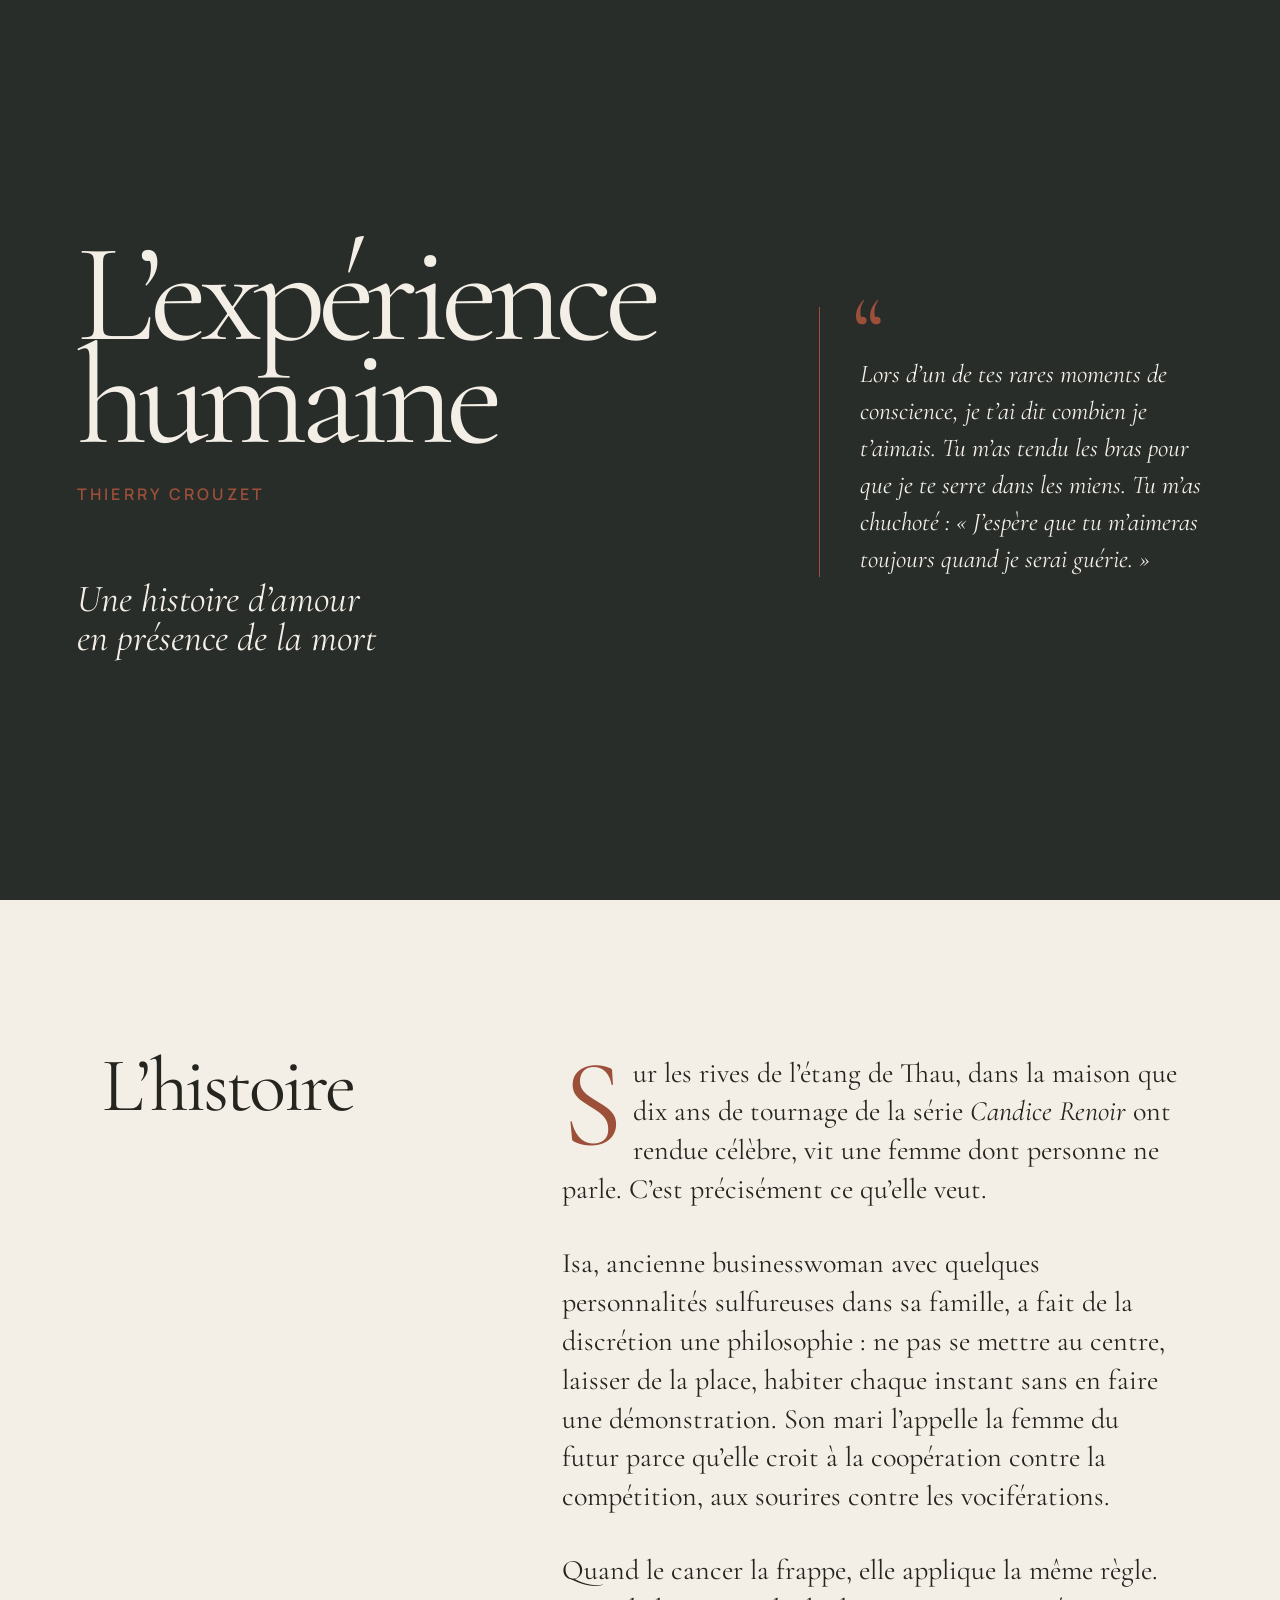
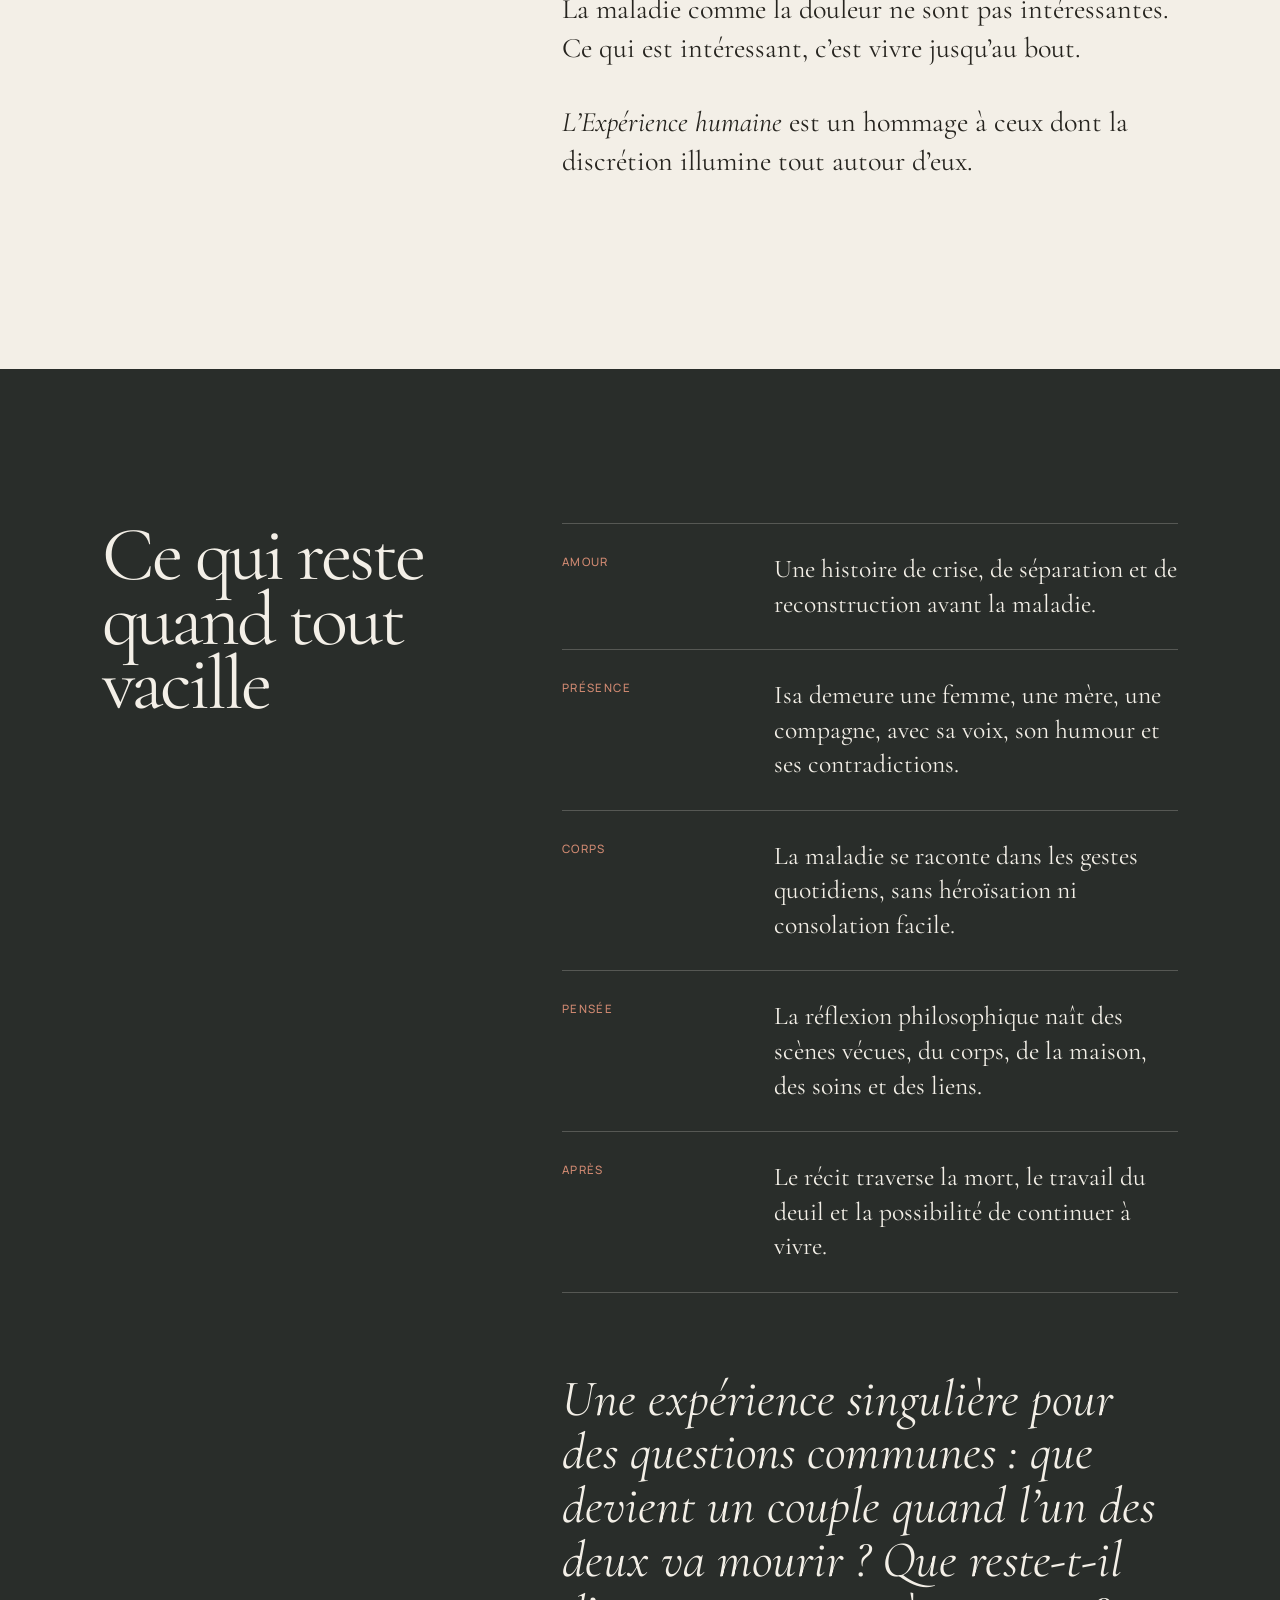
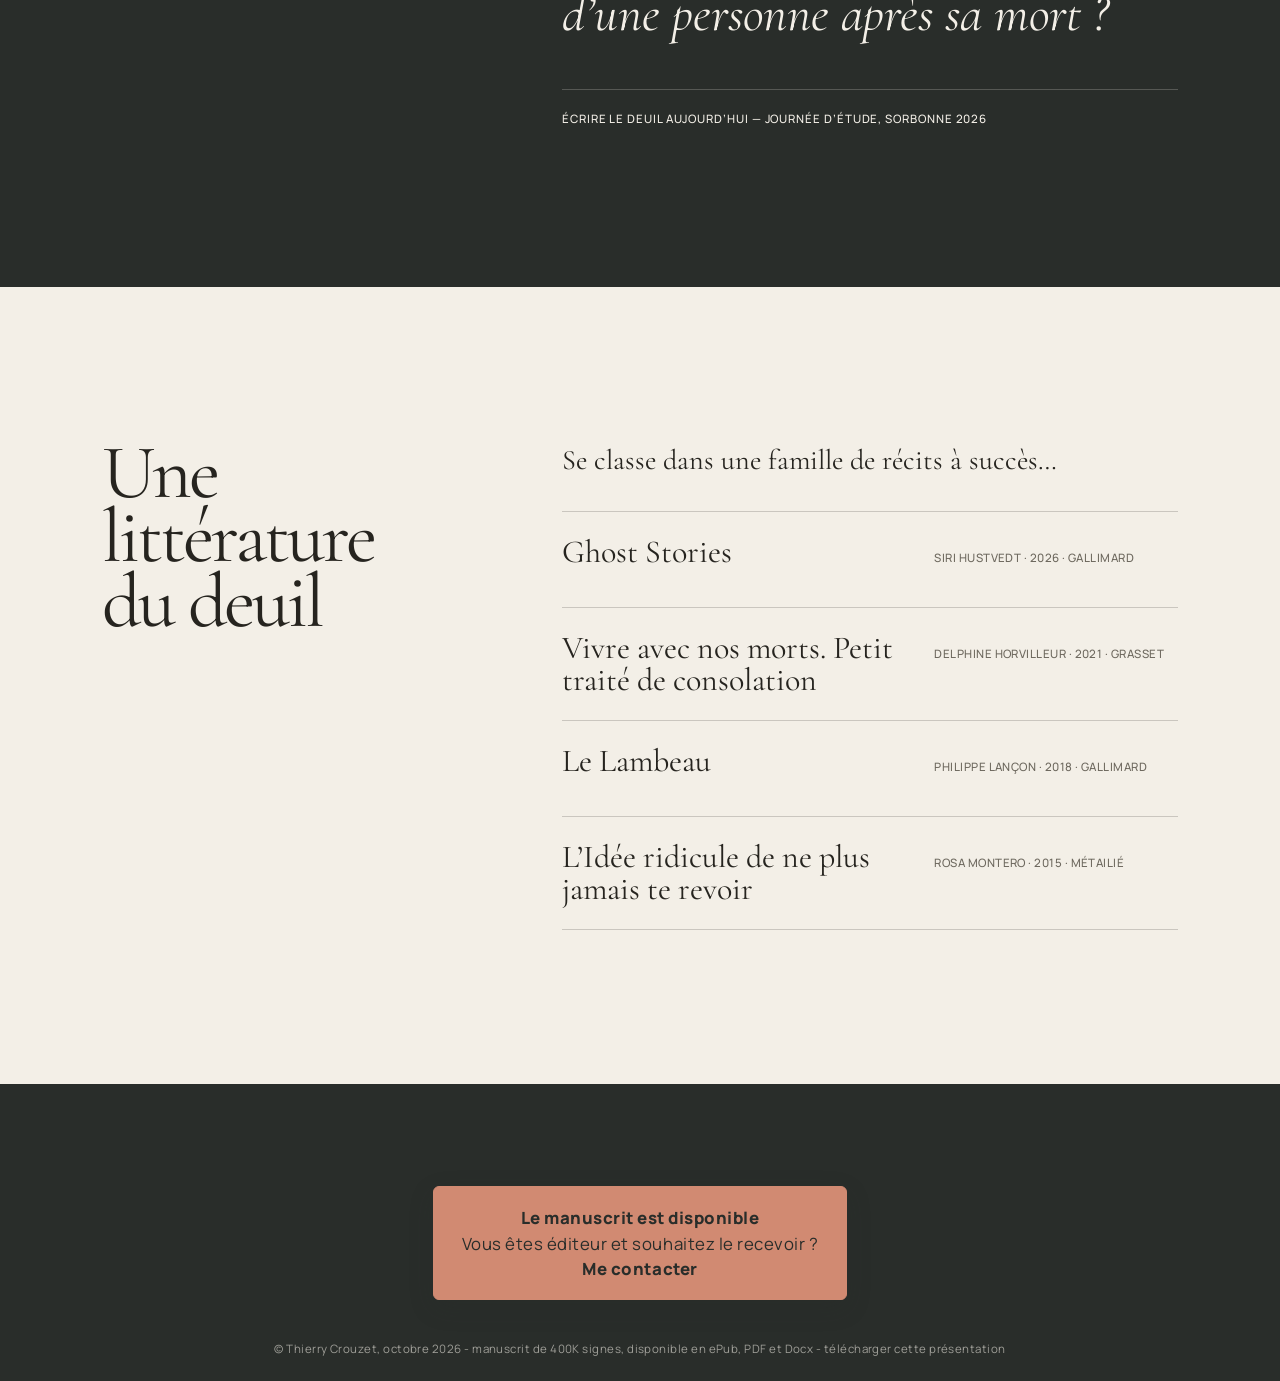
==== commit 2b34e4ae: "sync 2026-10-03 06:32:03" ====
--- a/web/index.html
+++ b/web/index.html
@@ -24,6 +24,7 @@
   <link rel="preconnect" href="https://fonts.googleapis.com">
   <link rel="preconnect" href="https://fonts.gstatic.com" crossorigin>
   <link href="https://fonts.googleapis.com/css2?family=Cormorant+Garamond:ital,wght@0,400;0,500;0,600;1,400;1,500&amp;family=Manrope:wght@400;500;600;800&amp;display=swap" rel="stylesheet">
+  <link rel="stylesheet" href="palette.css">
   <link rel="stylesheet" href="style.css">
 </head>
 <body>
--- a/web/palette.css
+++ b/web/palette.css
@@ -0,0 +1,12 @@
+:root {
+  --paper: #f3efe7;
+  --ink: #26241f;
+  --muted: #6d685e;
+  --accent: #9c4f39;
+  --highlight: #d18a72;
+  --night: #292d2a;
+  --line: color-mix(in srgb, var(--ink) 20%, transparent);
+  --night-line: color-mix(in srgb, var(--paper) 22%, transparent);
+  --copyright: color-mix(in srgb, var(--paper) 58%, transparent);
+  --shadow: color-mix(in srgb, var(--night) 20%, transparent);
+}
--- a/web/style.css
+++ b/web/style.css
@@ -1,11 +1,5 @@
 :root {
   color-scheme: light;
-  --paper: #f3efe7;
-  --ink: #26241f;
-  --muted: #6d685e;
-  --accent: #9c4f39;
-  --night: #292d2a;
-  --line: rgba(38, 36, 31, 0.2);
   --serif: "Cormorant Garamond", Georgia, serif;
   --sans: "Manrope", Arial, sans-serif;
 }
@@ -38,11 +32,11 @@
 .resonance .section-heading h2 { max-width: 980px; }
 .themes, .universal, .text-link { grid-column: 2; width: 100%; max-width: none; }
 .themes { margin: 0 0 80px; padding: 0; list-style: none; }
-.themes li { display: grid; grid-template-columns: 180px 1fr; gap: 32px; padding: 28px 0; border-top: 1px solid rgba(243, 239, 231, 0.22); font-size: clamp(1.25rem, 2vw, 1.75rem); line-height: 1.35; }
-.themes li:last-child { border-bottom: 1px solid rgba(243, 239, 231, 0.22); }
-.themes span { color: #d18a72; font: 500 0.72rem/1.7 var(--sans); letter-spacing: 0.12em; text-transform: uppercase; }
+.themes li { display: grid; grid-template-columns: 180px 1fr; gap: 32px; padding: 28px 0; border-top: 1px solid var(--night-line); font-size: clamp(1.25rem, 2vw, 1.75rem); line-height: 1.35; }
+.themes li:last-child { border-bottom: 1px solid var(--night-line); }
+.themes span { color: var(--highlight); font: 500 0.72rem/1.7 var(--sans); letter-spacing: 0.12em; text-transform: uppercase; }
 .universal { display: block; margin: 0 0 48px; font-size: clamp(2rem, 4vw, 4.2rem); font-style: italic; line-height: 1.05; }
-.text-link { display: flex; justify-content: space-between; gap: 24px; min-height: 44px; margin: 0; padding-top: 20px; border-top: 1px solid rgba(243, 239, 231, 0.22); font: 500 0.72rem/1.5 var(--sans); letter-spacing: 0.08em; text-transform: uppercase; }
+.text-link { display: flex; justify-content: space-between; gap: 24px; min-height: 44px; margin: 0; padding-top: 20px; border-top: 1px solid var(--night-line); font: 500 0.72rem/1.5 var(--sans); letter-spacing: 0.08em; text-transform: uppercase; }
 
 .book-list a { display: grid; grid-template-columns: 1.4fr 1fr; gap: 32px; align-items: baseline; min-height: 96px; padding: 24px 0; border-top: 1px solid var(--line); }
 .reference-intro { margin: 0 0 32px; font-size: clamp(1.45rem, 2.2vw, 2.05rem); line-height: 1.38; }
@@ -52,10 +46,10 @@
 .book-list a > span:last-child { color: var(--muted); font: 500 0.72rem/1.5 var(--sans); letter-spacing: 0.04em; text-transform: uppercase; }
 
 footer { display: flex; flex-direction: column; align-items: center; justify-content: center; padding: clamp(64px, 8vw, 112px) clamp(24px, 8vw, 128px) 24px; color: var(--paper); background: var(--night); }
-.action-button { display: inline-flex; align-items: center; justify-content: center; min-height: 56px; max-width: 720px; padding: 18px 28px; border: 1px solid #d18a72; border-radius: 6px; color: var(--night); background: #d18a72; box-shadow: 0 8px 24px rgba(0, 0, 0, 0.2); font: 400 clamp(0.88rem, 1.4vw, 1.05rem)/1.5 var(--sans); letter-spacing: 0.03em; text-align: center; }
+.action-button { display: inline-flex; align-items: center; justify-content: center; min-height: 56px; max-width: 720px; padding: 18px 28px; border: 1px solid var(--highlight); border-radius: 6px; color: var(--night); background: var(--highlight); box-shadow: 0 8px 24px var(--shadow); font: 400 clamp(0.88rem, 1.4vw, 1.05rem)/1.5 var(--sans); letter-spacing: 0.03em; text-align: center; }
 .action-button strong { font-weight: 800; }
 .action-button:hover { background: var(--paper); border-color: var(--paper); }
-.copyright { margin: 40px 0 0; color: rgba(243, 239, 231, 0.58); font: 400 0.72rem/1.5 var(--sans); letter-spacing: 0.04em; }
+.copyright { margin: 40px 0 0; color: var(--copyright); font: 400 0.72rem/1.5 var(--sans); letter-spacing: 0.04em; }
 .copyright a { text-decoration: none; }
 
 @media (max-width: 760px) {
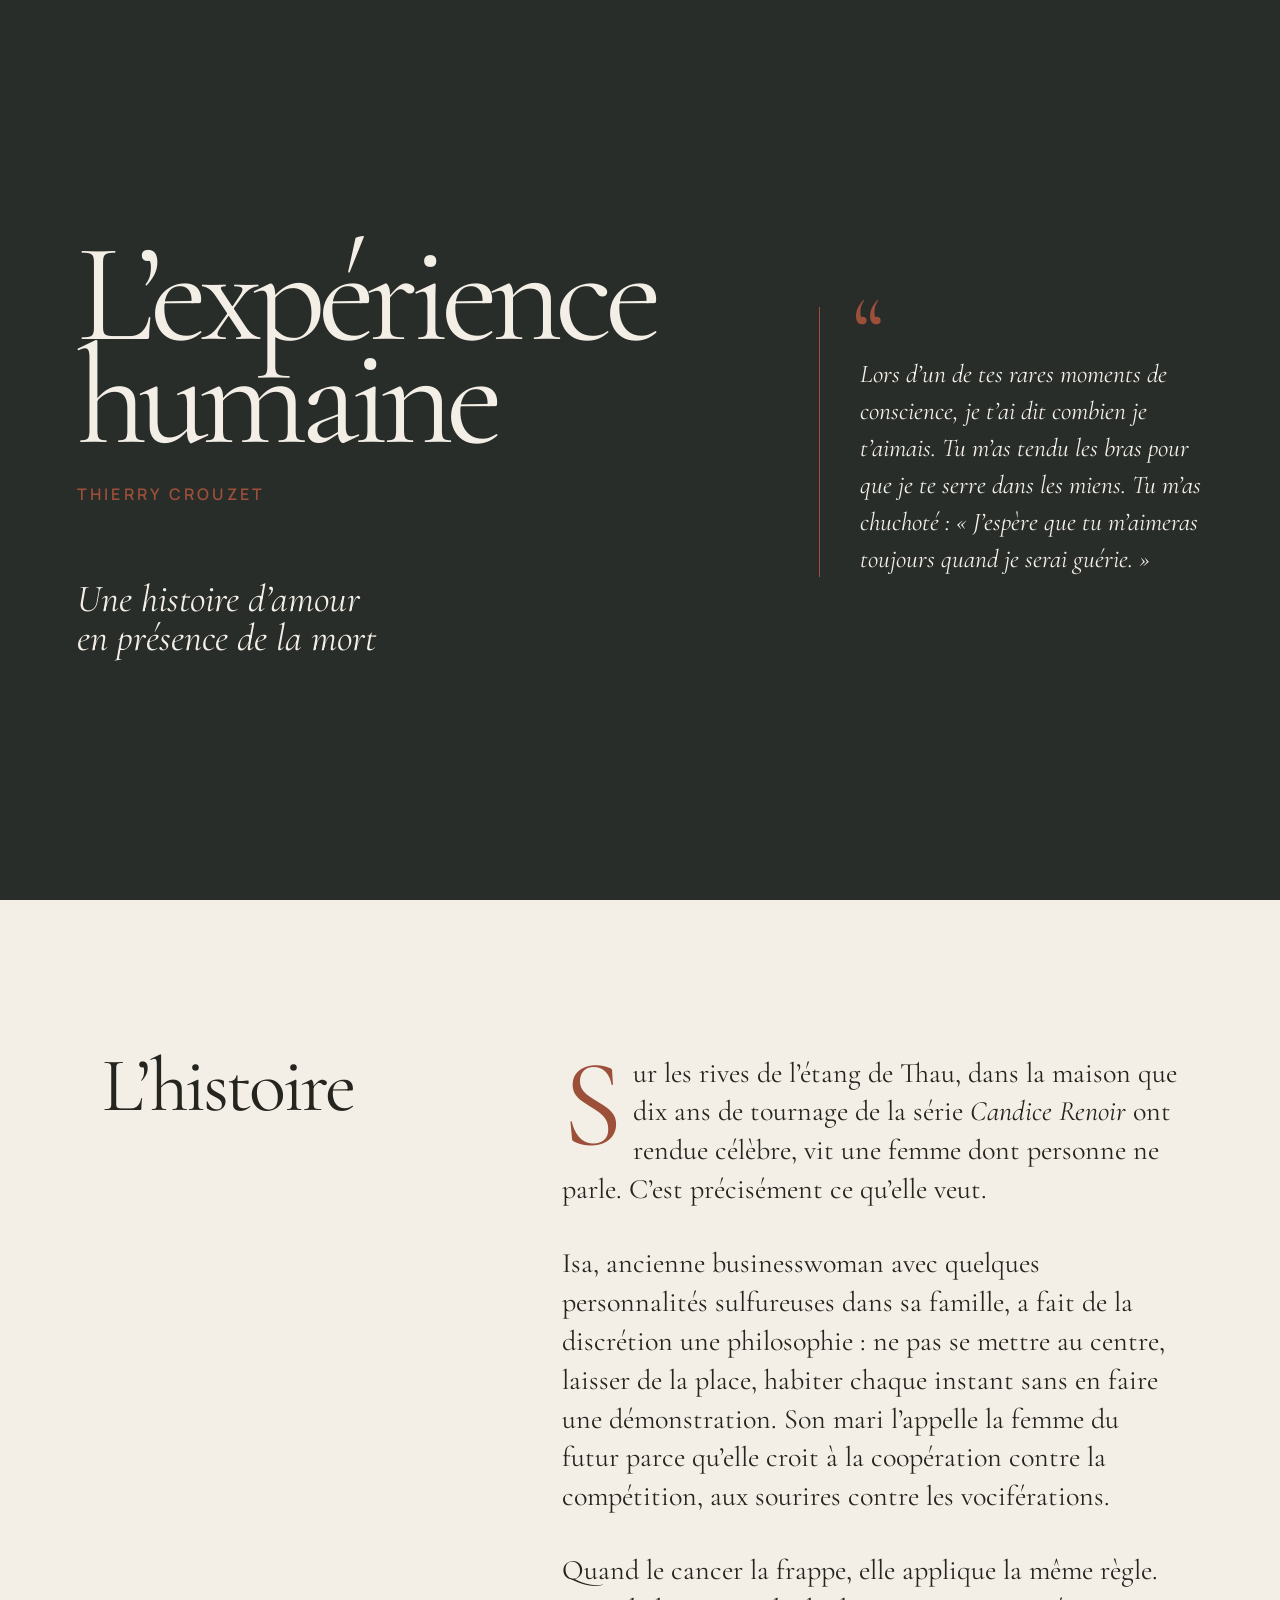
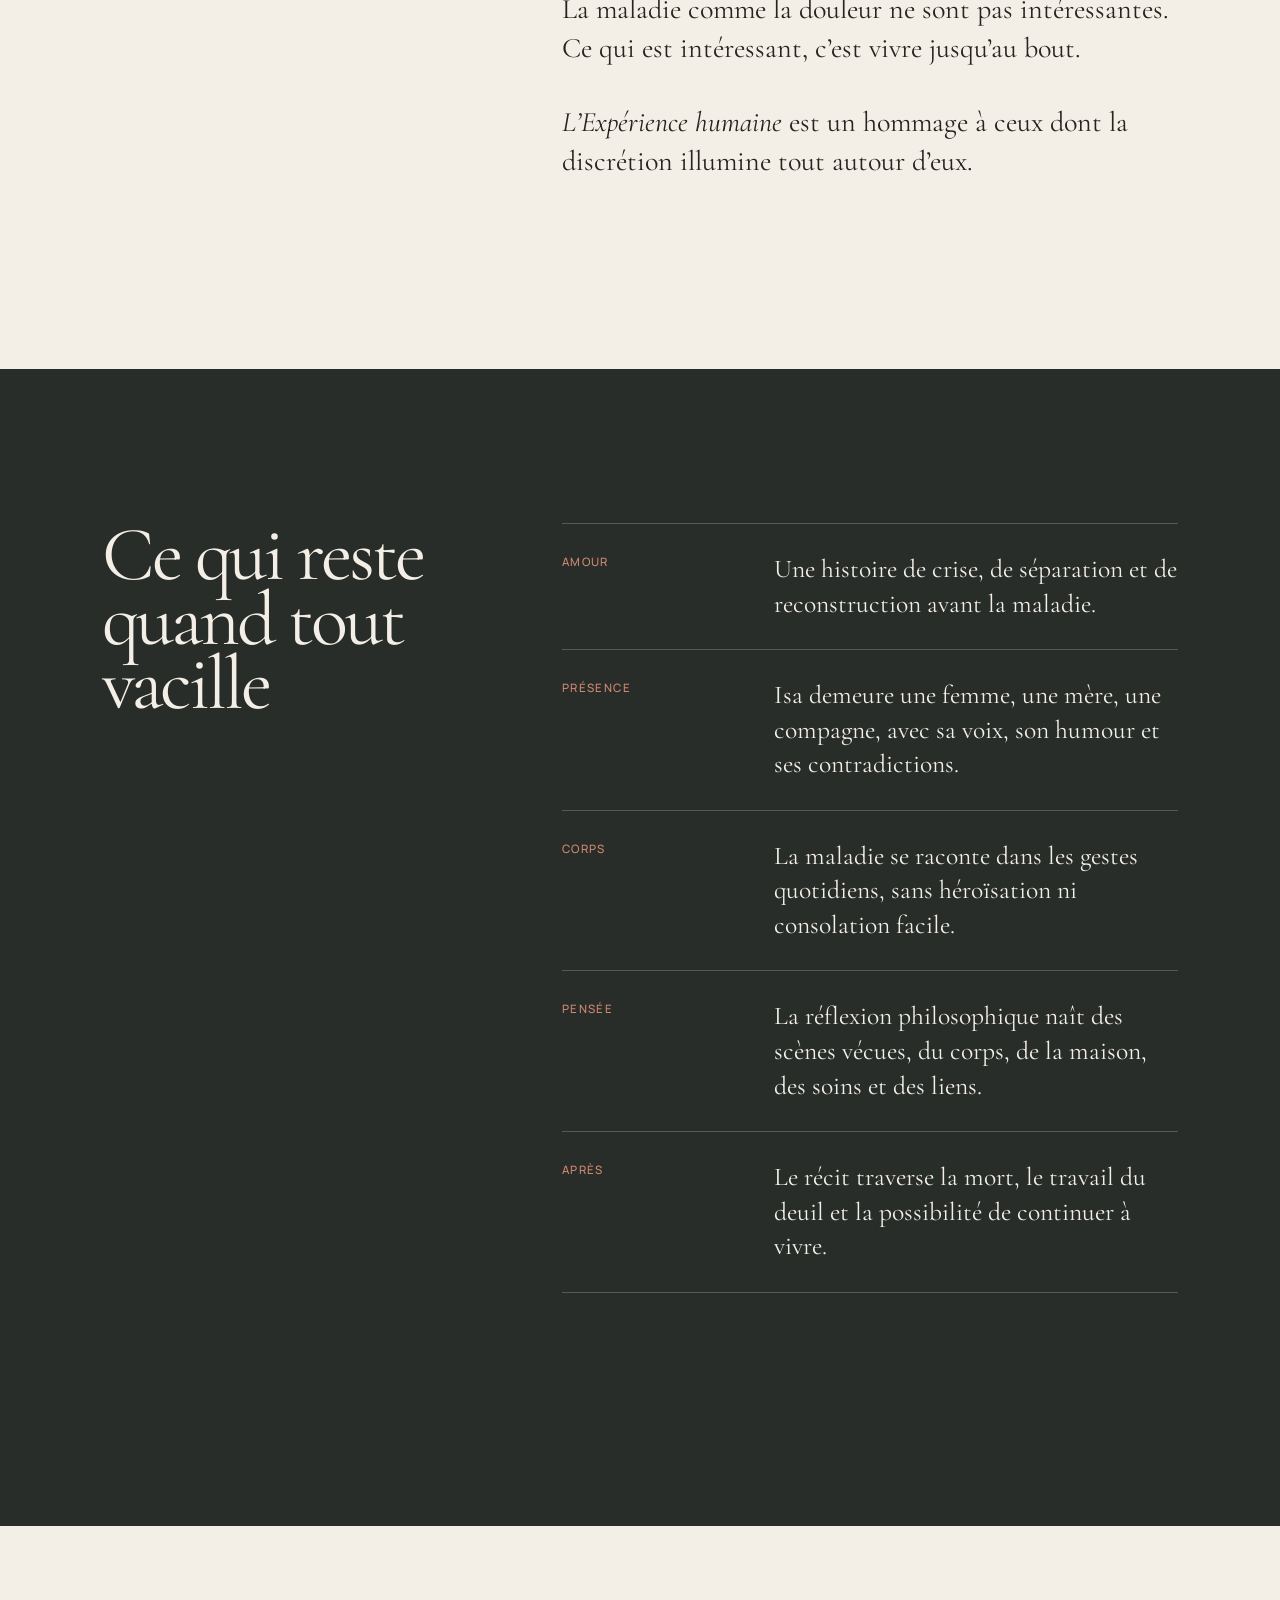
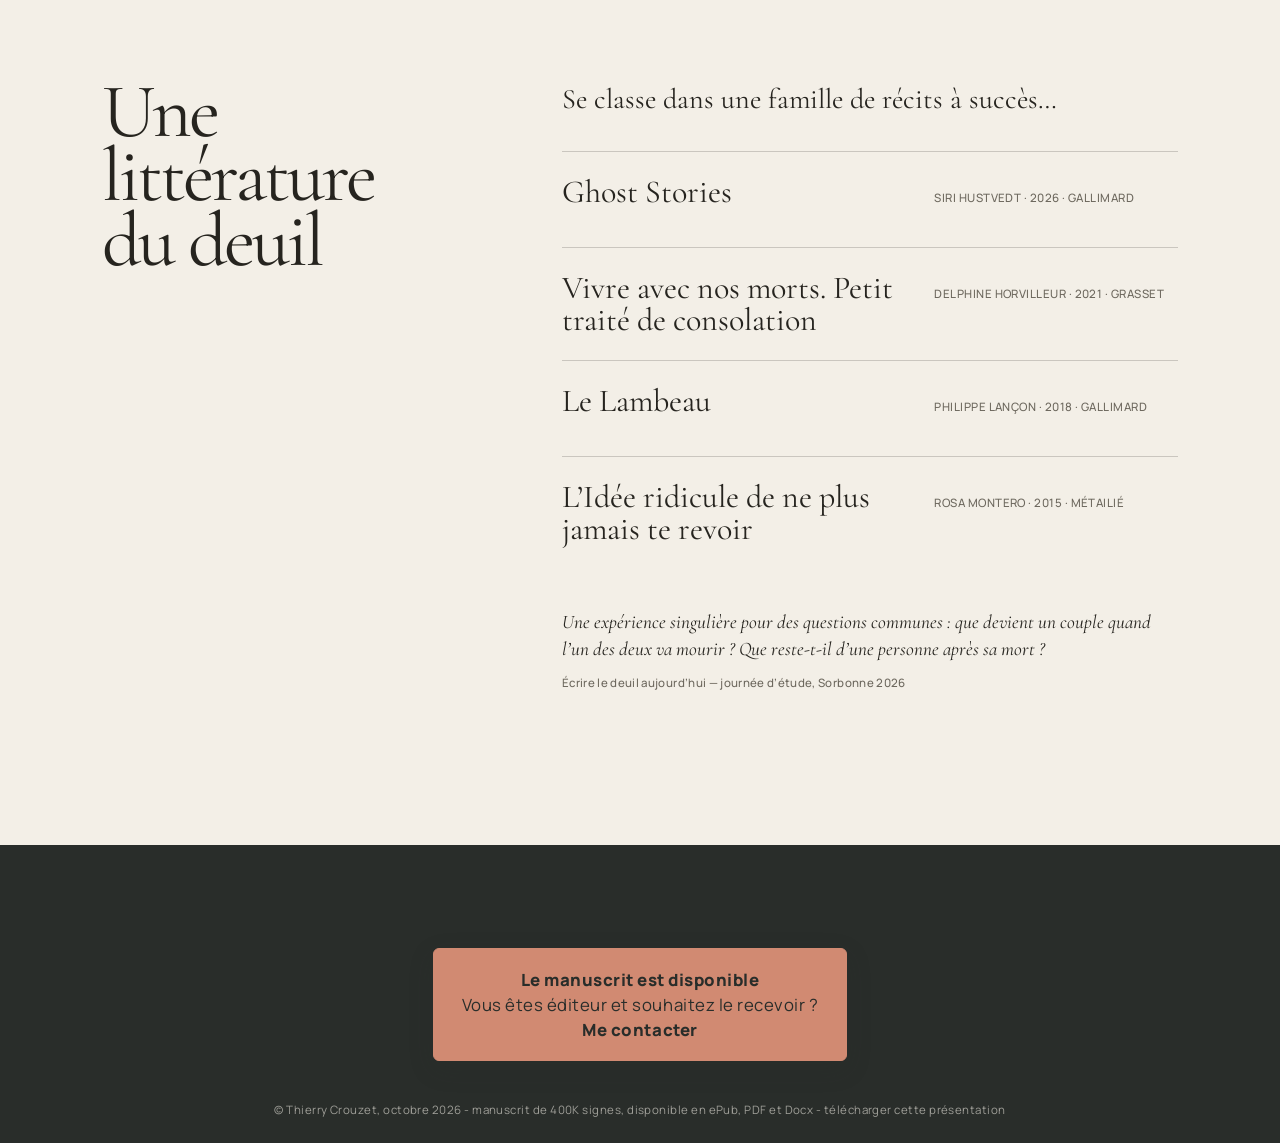
==== commit a1dec56d: "sync 2026-10-03 06:40:43" ====
--- a/web/index.html
+++ b/web/index.html
@@ -57,16 +57,17 @@
         <li><span>Corps</span> La maladie se raconte dans les gestes quotidiens, sans héroïsation ni consolation facile.</li>
         <li><span>Pensée</span> La réflexion philosophique naît des scènes vécues, du corps, de la maison, des soins et des liens.</li>
         <li><span>Après</span> Le récit traverse la mort, le travail du deuil et la possibilité de continuer à vivre.</li></ol>
-      <a class="universal" href="https://www.fabula.org/actualites/136859/ecrire-le-deuil-aujourd-hui-entre-genres-traditionnels-et-innovation-formelle-paris-sorbonne.html">Une expérience singulière pour des questions communes : que devient un couple quand l’un des deux va mourir ? Que reste-t-il d’une personne après sa mort ?</a>
-      <a class="text-link" href="https://www.fabula.org/actualites/136859/ecrire-le-deuil-aujourd-hui-entre-genres-traditionnels-et-innovation-formelle-paris-sorbonne.html">Écrire le deuil aujourd’hui — journée d’étude, Sorbonne 2026</a>
     </section>
 
     <section class="references">
       <header class="section-heading"><h2>Une littérature du deuil</h2></header>
-      <div class="book-list"><p class="reference-intro">Se classe dans une famille de récits à succès…</p><a href="https://www.gallimard.fr/catalogue/ghost-stories/9782073132758"><span class="book-title">Ghost Stories</span><span>Siri Hustvedt · 2026 · Gallimard</span></a>
+      <div class="book-list"><p class="reference-intro">Se classe dans une famille de récits à succès…</p>
+        <a href="https://www.gallimard.fr/catalogue/ghost-stories/9782073132758"><span class="book-title">Ghost Stories</span><span>Siri Hustvedt · 2026 · Gallimard</span></a>
         <a href="https://www.grasset.fr/livre/vivre-avec-nos-morts-9782246826941/"><span class="book-title">Vivre avec nos morts. Petit traité de consolation</span><span>Delphine Horvilleur · 2021 · Grasset</span></a>
         <a href="https://www.gallimard.fr/catalogue/le-lambeau/9782072873706"><span class="book-title">Le Lambeau</span><span>Philippe Lançon · 2018 · Gallimard</span></a>
-        <a href="https://editions-metailie.com/livre/lidee-ridicule-de-ne-plus-jamais-te-revoir/"><span class="book-title">L’Idée ridicule de ne plus jamais te revoir</span><span>Rosa Montero · 2015 · Métailié</span></a></div>
+        <a href="https://editions-metailie.com/livre/lidee-ridicule-de-ne-plus-jamais-te-revoir/"><span class="book-title">L’Idée ridicule de ne plus jamais te revoir</span><span>Rosa Montero · 2015 · Métailié</span></a>
+        <p class="reference-context">Une expérience singulière pour des questions communes : que devient un couple quand l’un des deux va mourir ? Que reste-t-il d’une personne après sa mort ?</p>
+        <p class="reference-source"><a href="https://www.fabula.org/actualites/136859/ecrire-le-deuil-aujourd-hui-entre-genres-traditionnels-et-innovation-formelle-paris-sorbonne.html">Écrire le deuil aujourd’hui — journée d’étude, Sorbonne 2026</a></p></div>
     </section>
 
   </main>
--- a/web/style.css
+++ b/web/style.css
@@ -28,19 +28,20 @@
 .prose p:first-child::first-letter { float: left; margin: 0.06em 0.08em 0 0; color: var(--accent); font-size: 4.4em; line-height: 0.72; }
 
 .resonance { color: var(--paper); background: var(--night); }
-.resonance > .section-heading { grid-column: 1; grid-row: 1 / span 3; margin: 0; }
+.resonance > .section-heading { grid-column: 1; grid-row: 1; margin: 0; }
 .resonance .section-heading h2 { max-width: 980px; }
-.themes, .universal, .text-link { grid-column: 2; width: 100%; max-width: none; }
+.themes { grid-column: 2; width: 100%; max-width: none; }
 .themes { margin: 0 0 80px; padding: 0; list-style: none; }
 .themes li { display: grid; grid-template-columns: 180px 1fr; gap: 32px; padding: 28px 0; border-top: 1px solid var(--night-line); font-size: clamp(1.25rem, 2vw, 1.75rem); line-height: 1.35; }
 .themes li:last-child { border-bottom: 1px solid var(--night-line); }
 .themes span { color: var(--highlight); font: 500 0.72rem/1.7 var(--sans); letter-spacing: 0.12em; text-transform: uppercase; }
-.universal { display: block; margin: 0 0 48px; font-size: clamp(2rem, 4vw, 4.2rem); font-style: italic; line-height: 1.05; }
-.text-link { display: flex; justify-content: space-between; gap: 24px; min-height: 44px; margin: 0; padding-top: 20px; border-top: 1px solid var(--night-line); font: 500 0.72rem/1.5 var(--sans); letter-spacing: 0.08em; text-transform: uppercase; }
 
 .book-list a { display: grid; grid-template-columns: 1.4fr 1fr; gap: 32px; align-items: baseline; min-height: 96px; padding: 24px 0; border-top: 1px solid var(--line); }
 .reference-intro { margin: 0 0 32px; font-size: clamp(1.45rem, 2.2vw, 2.05rem); line-height: 1.38; }
-.book-list a:last-child { border-bottom: 1px solid var(--line); }
+.reference-context { margin: 40px 0 12px; font-size: clamp(1.05rem, 1.5vw, 1.3rem); font-style: italic; line-height: 1.4; }
+.reference-source { margin: 0; color: var(--muted); font: 500 0.72rem/1.5 var(--sans); letter-spacing: 0.03em; }
+.reference-source a { display: inline; min-height: 0; padding: 0; border: 0; }
+.book-list > a:last-child { border-bottom: 1px solid var(--line); }
 .book-list a:hover .book-title { color: var(--accent); }
 .book-title { font-size: clamp(1.6rem, 2.5vw, 2.5rem); line-height: 1; transition: color 180ms ease-out; }
 .book-list a > span:last-child { color: var(--muted); font: 500 0.72rem/1.5 var(--sans); letter-spacing: 0.04em; text-transform: uppercase; }
@@ -62,7 +63,7 @@
   blockquote { margin: 0; padding-right: 12px; padding-left: 24px; }
   .themes li, .book-list a { grid-template-columns: 1fr; gap: 12px; }
   .resonance > .section-heading { grid-column: auto; grid-row: auto; margin-bottom: 72px; }
-  .themes, .universal, .text-link { grid-column: auto; }
+  .themes { grid-column: auto; }
   .themes { margin-bottom: 64px; }
 }
 
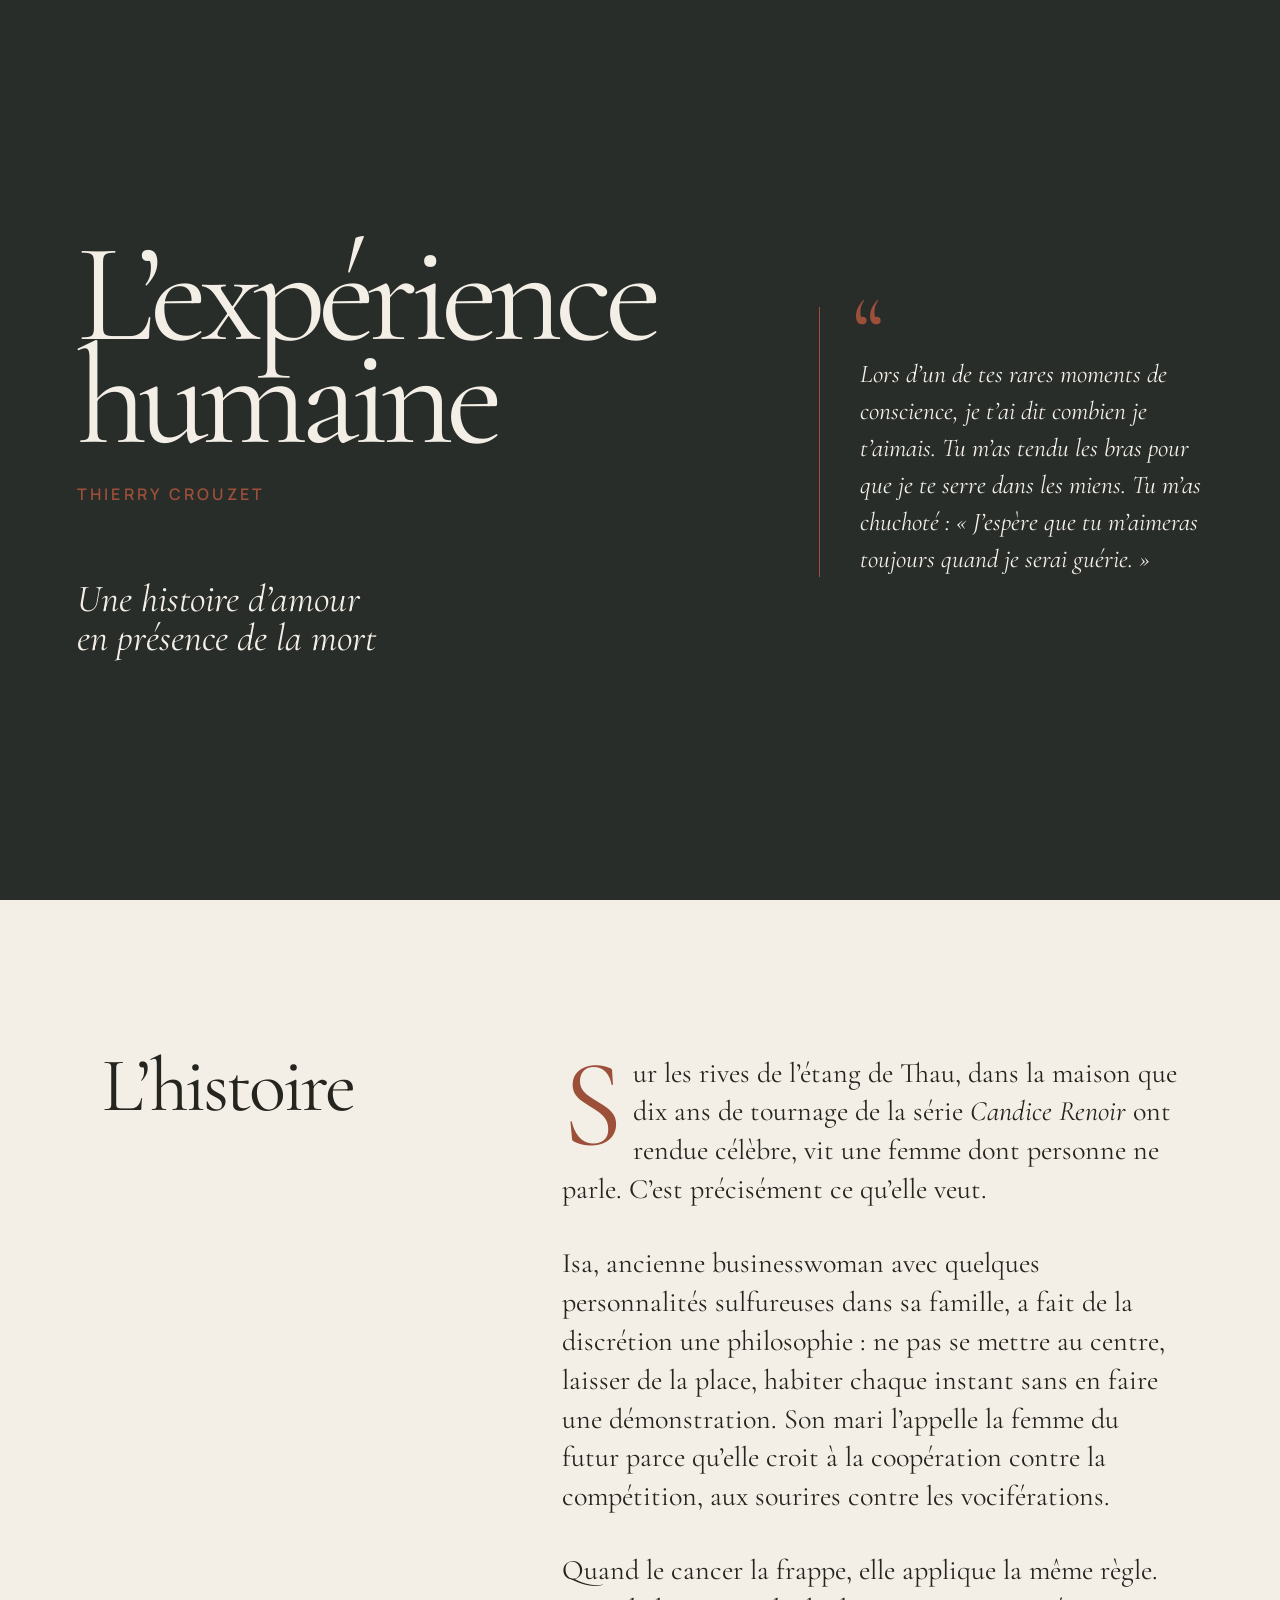
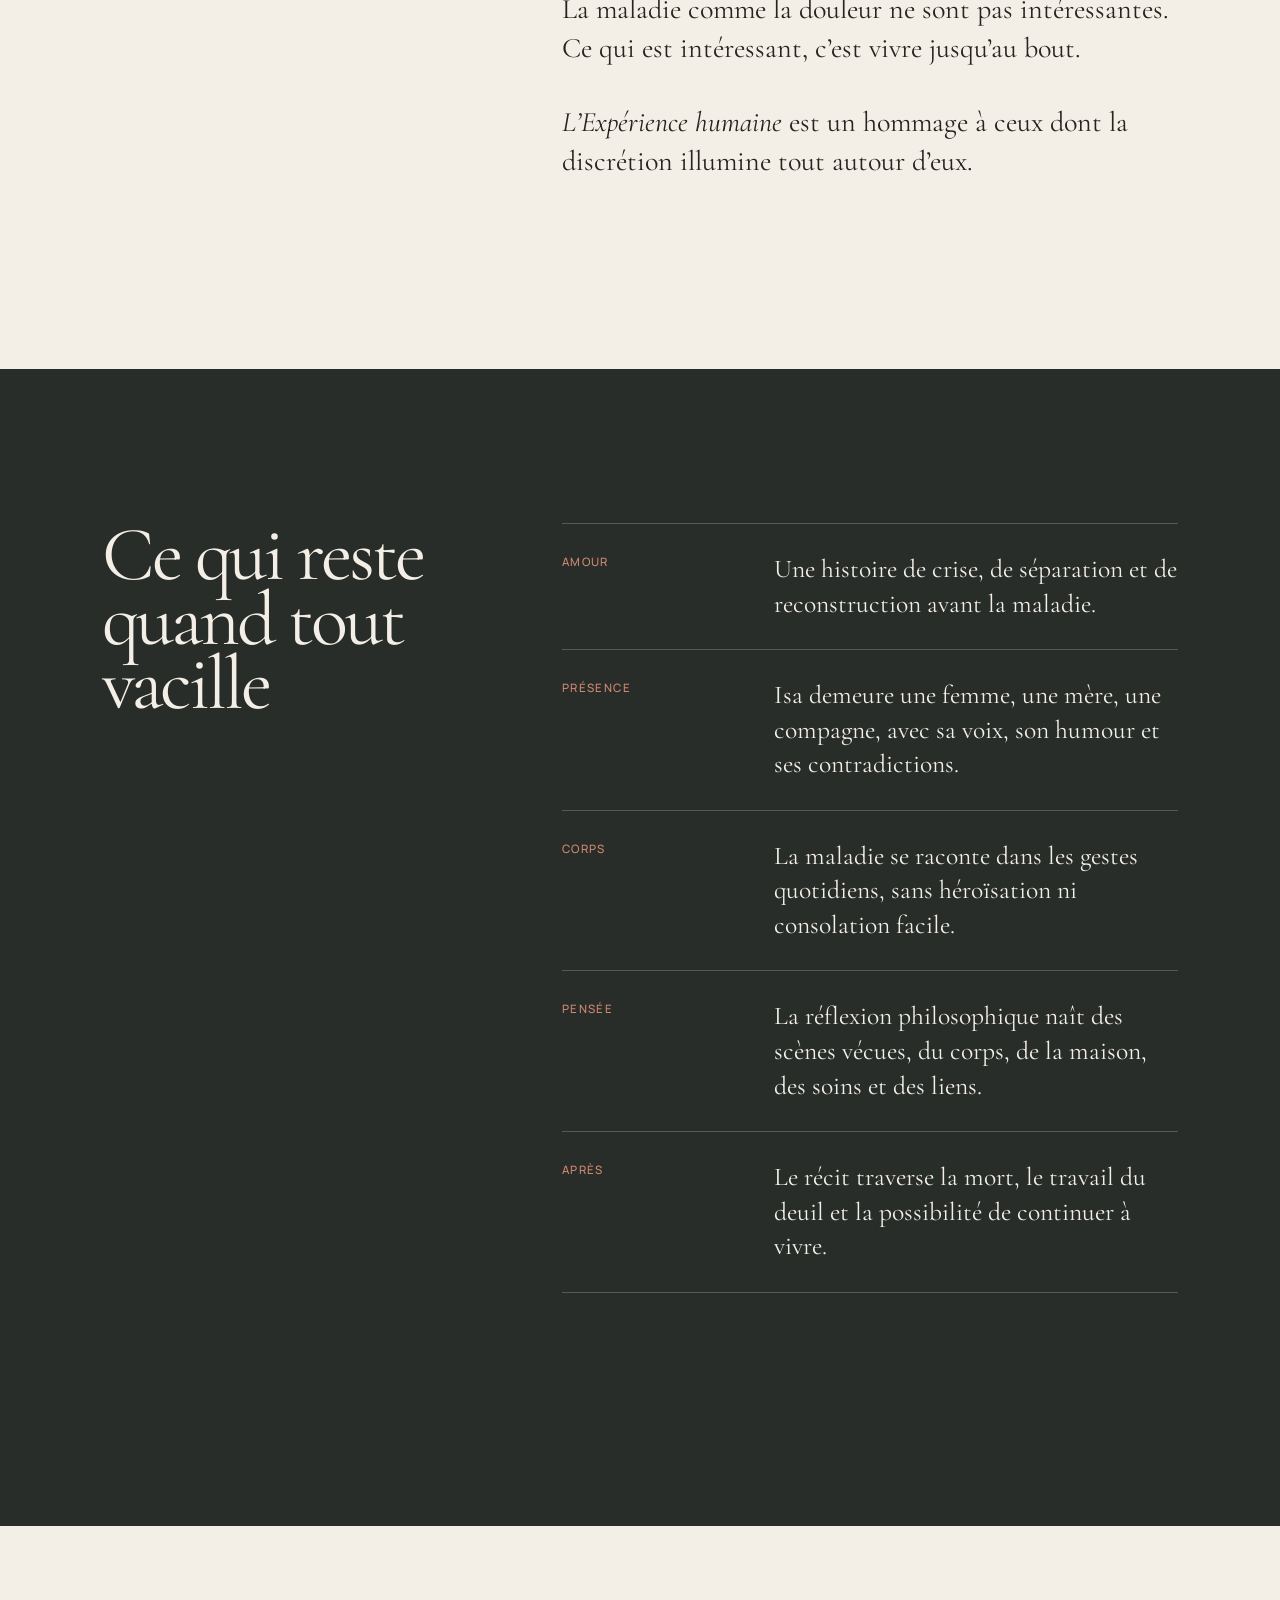
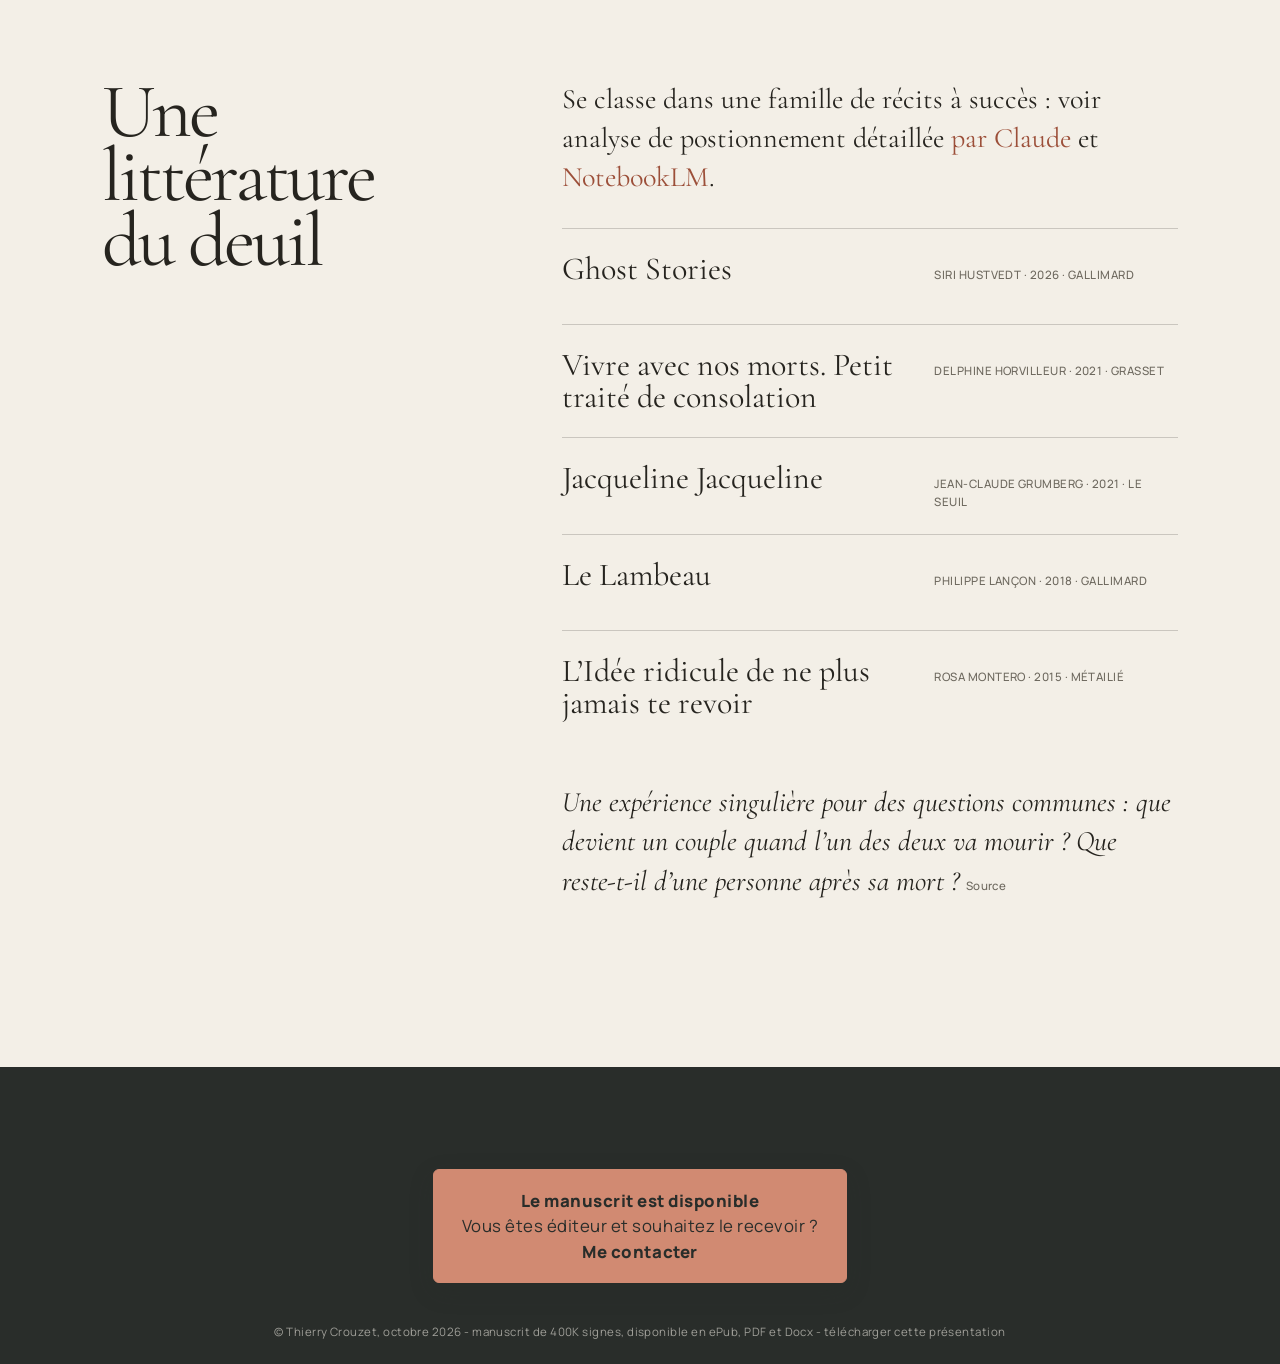
==== commit ebfd051d: "sync 2026-10-12 12:12:58" ====
--- a/web/index.html
+++ b/web/index.html
@@ -61,13 +61,13 @@
 
     <section class="references">
       <header class="section-heading"><h2>Une littérature du deuil</h2></header>
-      <div class="book-list"><p class="reference-intro">Se classe dans une famille de récits à succès…</p>
+      <div class="book-list"><p class="reference-intro">Se classe dans une famille de récits à succès : voir analyse de postionnement détaillée <a href="https://github.com/tcrouzet/experience-humaine/raw/refs/heads/main/web/Claude.pdf">par Claude</a> et <a href="https://github.com/tcrouzet/experience-humaine/raw/refs/heads/main/web/NotebookLM.pdf">NotebookLM</a>.</p>
         <a href="https://www.gallimard.fr/catalogue/ghost-stories/9782073132758"><span class="book-title">Ghost Stories</span><span>Siri Hustvedt · 2026 · Gallimard</span></a>
         <a href="https://www.grasset.fr/livre/vivre-avec-nos-morts-9782246826941/"><span class="book-title">Vivre avec nos morts. Petit traité de consolation</span><span>Delphine Horvilleur · 2021 · Grasset</span></a>
+        <a href="https://www.seuil.com/ouvrage/jacqueline-jacqueline-jean-claude-grumberg/9782021486155"><span class="book-title">Jacqueline Jacqueline</span><span>Jean-Claude Grumberg · 2021 · Le Seuil</span></a>
         <a href="https://www.gallimard.fr/catalogue/le-lambeau/9782072873706"><span class="book-title">Le Lambeau</span><span>Philippe Lançon · 2018 · Gallimard</span></a>
         <a href="https://editions-metailie.com/livre/lidee-ridicule-de-ne-plus-jamais-te-revoir/"><span class="book-title">L’Idée ridicule de ne plus jamais te revoir</span><span>Rosa Montero · 2015 · Métailié</span></a>
-        <p class="reference-context">Une expérience singulière pour des questions communes : que devient un couple quand l’un des deux va mourir ? Que reste-t-il d’une personne après sa mort ?</p>
-        <p class="reference-source"><a href="https://www.fabula.org/actualites/136859/ecrire-le-deuil-aujourd-hui-entre-genres-traditionnels-et-innovation-formelle-paris-sorbonne.html">Écrire le deuil aujourd’hui — journée d’étude, Sorbonne 2026</a></p></div>
+        <p class="reference-context">Une expérience singulière pour des questions communes : que devient un couple quand l’un des deux va mourir ? Que reste-t-il d’une personne après sa mort ? <a href="https://www.fabula.org/actualites/136859/ecrire-le-deuil-aujourd-hui-entre-genres-traditionnels-et-innovation-formelle-paris-sorbonne.html">Source</a></p></div>
     </section>
 
   </main>
--- a/web/style.css
+++ b/web/style.css
@@ -36,15 +36,17 @@
 .themes li:last-child { border-bottom: 1px solid var(--night-line); }
 .themes span { color: var(--highlight); font: 500 0.72rem/1.7 var(--sans); letter-spacing: 0.12em; text-transform: uppercase; }
 
-.book-list a { display: grid; grid-template-columns: 1.4fr 1fr; gap: 32px; align-items: baseline; min-height: 96px; padding: 24px 0; border-top: 1px solid var(--line); }
+.book-list > a { display: grid; grid-template-columns: 1.4fr 1fr; gap: 32px; align-items: baseline; min-height: 96px; padding: 24px 0; border-top: 1px solid var(--line); }
 .reference-intro { margin: 0 0 32px; font-size: clamp(1.45rem, 2.2vw, 2.05rem); line-height: 1.38; }
-.reference-context { margin: 40px 0 12px; font-size: clamp(1.05rem, 1.5vw, 1.3rem); font-style: italic; line-height: 1.4; }
+.reference-intro a { color: var(--accent); }
+.reference-context { margin: 40px 0 12px; font-size: clamp(1.45rem, 2.2vw, 2.05rem); font-style: italic; line-height: 1.4; }
+.reference-context a { display: inline; color: var(--muted); font: 500 0.72rem/1.5 var(--sans); letter-spacing: 0.03em; white-space: nowrap; }
 .reference-source { margin: 0; color: var(--muted); font: 500 0.72rem/1.5 var(--sans); letter-spacing: 0.03em; }
 .reference-source a { display: inline; min-height: 0; padding: 0; border: 0; }
 .book-list > a:last-child { border-bottom: 1px solid var(--line); }
-.book-list a:hover .book-title { color: var(--accent); }
+.book-list > a[href]:hover .book-title { color: var(--accent); }
 .book-title { font-size: clamp(1.6rem, 2.5vw, 2.5rem); line-height: 1; transition: color 180ms ease-out; }
-.book-list a > span:last-child { color: var(--muted); font: 500 0.72rem/1.5 var(--sans); letter-spacing: 0.04em; text-transform: uppercase; }
+.book-list > a > span:last-child { color: var(--muted); font: 500 0.72rem/1.5 var(--sans); letter-spacing: 0.04em; text-transform: uppercase; }
 
 footer { display: flex; flex-direction: column; align-items: center; justify-content: center; padding: clamp(64px, 8vw, 112px) clamp(24px, 8vw, 128px) 24px; color: var(--paper); background: var(--night); }
 .action-button { display: inline-flex; align-items: center; justify-content: center; min-height: 56px; max-width: 720px; padding: 18px 28px; border: 1px solid var(--highlight); border-radius: 6px; color: var(--night); background: var(--highlight); box-shadow: 0 8px 24px var(--shadow); font: 400 clamp(0.88rem, 1.4vw, 1.05rem)/1.5 var(--sans); letter-spacing: 0.03em; text-align: center; }
@@ -61,7 +63,7 @@
   h1 { max-width: 100%; font-size: clamp(3.5rem, 19vw, 6rem); }
   .quote-wrap { padding: 0 8px; }
   blockquote { margin: 0; padding-right: 12px; padding-left: 24px; }
-  .themes li, .book-list a { grid-template-columns: 1fr; gap: 12px; }
+  .themes li, .book-list > a { grid-template-columns: 1fr; gap: 12px; }
   .resonance > .section-heading { grid-column: auto; grid-row: auto; margin-bottom: 72px; }
   .themes { grid-column: auto; }
   .themes { margin-bottom: 64px; }
